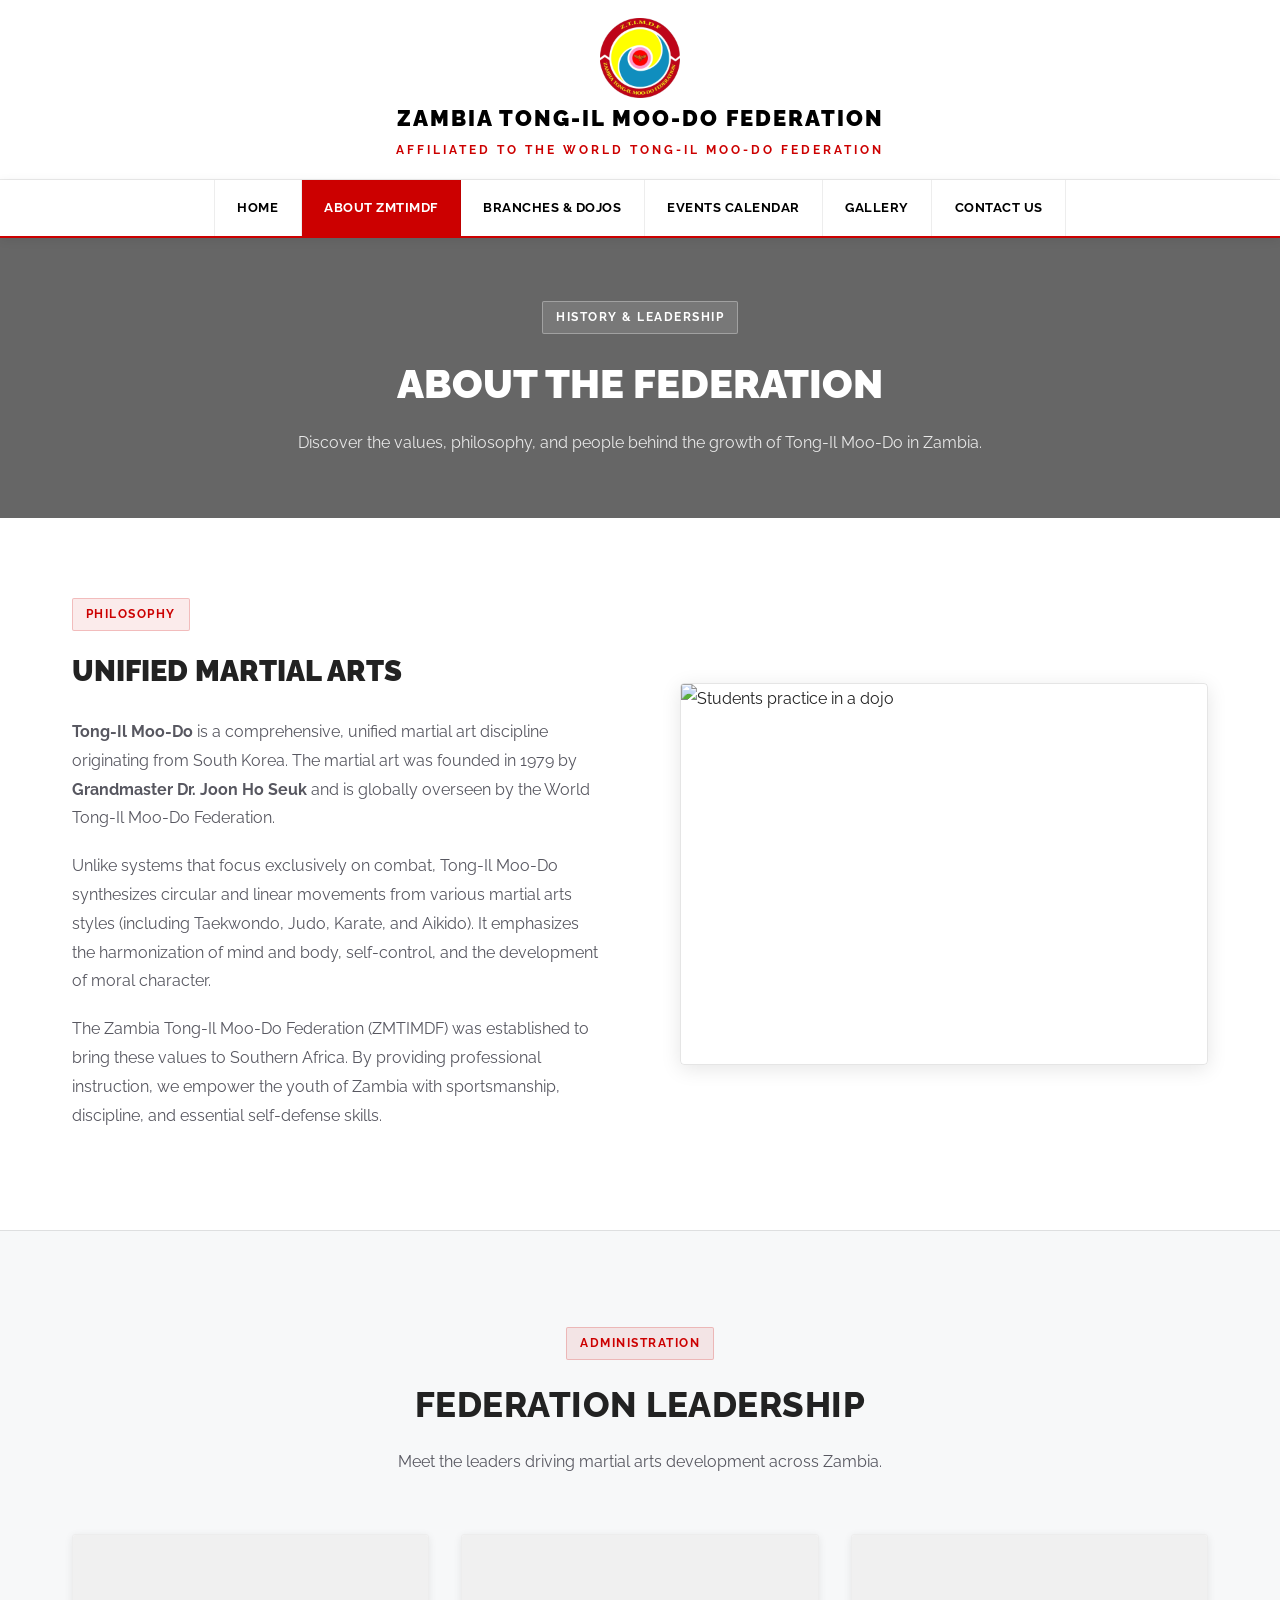
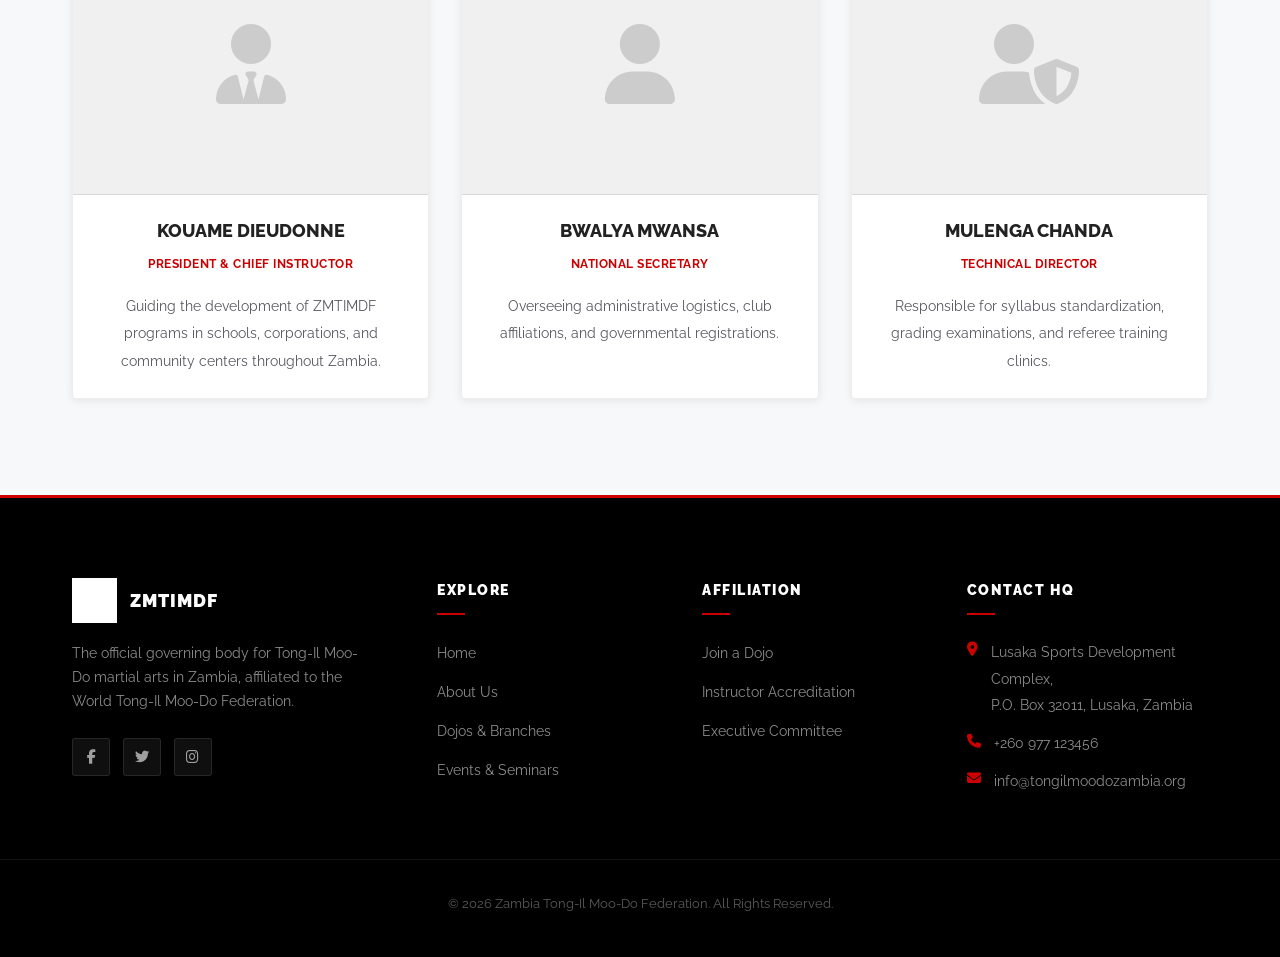
==== about.html @ 31a26e63 "first commit" ====
<!DOCTYPE html>
<html lang="en">
<head>
  <meta charset="UTF-8">
  <meta name="viewport" content="width=device-width, initial-scale=1.0">
  <title>About ZMTIMDF | Zambia Tong-Il Moo-Do Federation</title>
  <meta name="description" content="Learn about the history of Tong-Il Moo-Do, our president Kouame Dieudonne, our philosophy, and leadership structures in Zambia.">
  <link rel="stylesheet" href="index.css">
  <link rel="stylesheet" href="https://cdnjs.cloudflare.com/ajax/libs/font-awesome/6.4.0/css/all.min.css">
  <link rel="icon" href="assets/new logo.jpeg" type="image/jpeg">
</head>
<body>

  <!-- ===== SITE HEADER — Centered Logo ===== -->
  <div class="site-header-top">
    <a href="index.html" class="site-logo-centered">
      <img src="assets/new logo.jpeg" alt="ZMTIMDF Logo">
      <span class="site-logo-title">Zambia Tong-Il Moo-Do Federation</span>
      <span class="site-logo-sub">Affiliated to the World Tong-Il Moo-Do Federation</span>
    </a>
  </div>

  <!-- ===== PRIMARY NAV BAR ===== -->
  <header class="header-nav">
    <div class="container nav-container">
      <nav class="nav-menu" id="navMenu">
        <a href="index.html" class="nav-link">Home</a>
        <a href="about.html" class="nav-link active">About ZMTIMDF</a>
        <a href="branches.html" class="nav-link">Branches &amp; Dojos</a>
        <a href="events.html" class="nav-link">Events Calendar</a>
        <a href="gallery.html" class="nav-link">Gallery</a>
        <a href="contact.html" class="nav-link">Contact Us</a>
      </nav>
      <button class="hamburger" id="hamburger" aria-label="Toggle navigation">
        <span></span><span></span><span></span>
      </button>
    </div>
  </header>

  <!-- ===== ABOUT HERO BANNER ===== -->
  <section class="about-hero">
    <div class="container">
      <span class="badge">History &amp; Leadership</span>
      <h1>About the Federation</h1>
      <p class="hero-description">
        Discover the values, philosophy, and people behind the growth of Tong-Il Moo-Do in Zambia.
      </p>
    </div>
  </section>

  <!-- ===== PHILOSOPHY / INTRO ===== -->
  <section class="container" style="padding: 0 2rem;">
    <div class="about-intro-grid">
      <div class="about-intro-text">
        <span class="badge">Philosophy</span>
        <h3>Unified Martial Arts</h3>
        <p>
          <strong>Tong-Il Moo-Do</strong> is a comprehensive, unified martial art discipline originating from South Korea. The martial art was founded in 1979 by <strong>Grandmaster Dr. Joon Ho Seuk</strong> and is globally overseen by the World Tong-Il Moo-Do Federation.
        </p>
        <p>
          Unlike systems that focus exclusively on combat, Tong-Il Moo-Do synthesizes circular and linear movements from various martial arts styles (including Taekwondo, Judo, Karate, and Aikido). It emphasizes the harmonization of mind and body, self-control, and the development of moral character.
        </p>
        <p>
          The Zambia Tong-Il Moo-Do Federation (ZMTIMDF) was established to bring these values to Southern Africa. By providing professional instruction, we empower the youth of Zambia with sportsmanship, discipline, and essential self-defense skills.
        </p>
      </div>

      <div class="about-intro-visual">
        <img src="https://images.unsplash.com/photo-1555597673-b21d5c935865?q=80&w=1000" alt="Students practice in a dojo">
      </div>
    </div>
  </section>

  <!-- ===== LEADERSHIP SECTION ===== -->
  <section class="leadership">
    <div class="container">
      <div class="section-header">
        <span class="badge">Administration</span>
        <h2>Federation Leadership</h2>
        <p>Meet the leaders driving martial arts development across Zambia.</p>
      </div>

      <div class="leadership-grid">
        <!-- President -->
        <div class="leader-card">
          <div class="leader-img-wrap">
            <i class="fa-solid fa-user-tie"></i>
          </div>
          <h4>Kouame Dieudonne</h4>
          <span class="leader-role">President &amp; Chief Instructor</span>
          <p style="padding: 0 1.5rem 1.5rem 1.5rem; font-size: 0.9rem; color: var(--text-muted);">
            Guiding the development of ZMTIMDF programs in schools, corporations, and community centers throughout Zambia.
          </p>
        </div>

        <!-- National Secretary -->
        <div class="leader-card">
          <div class="leader-img-wrap">
            <i class="fa-solid fa-user"></i>
          </div>
          <h4>Bwalya Mwansa</h4>
          <span class="leader-role">National Secretary</span>
          <p style="padding: 0 1.5rem 1.5rem 1.5rem; font-size: 0.9rem; color: var(--text-muted);">
            Overseeing administrative logistics, club affiliations, and governmental registrations.
          </p>
        </div>

        <!-- Technical Director -->
        <div class="leader-card">
          <div class="leader-img-wrap">
            <i class="fa-solid fa-user-shield"></i>
          </div>
          <h4>Mulenga Chanda</h4>
          <span class="leader-role">Technical Director</span>
          <p style="padding: 0 1.5rem 1.5rem 1.5rem; font-size: 0.9rem; color: var(--text-muted);">
            Responsible for syllabus standardization, grading examinations, and referee training clinics.
          </p>
        </div>
      </div>
    </div>
  </section>

  <!-- ===== FOOTER ===== -->
  <footer class="footer">
    <div class="container footer-grid">
      <div class="footer-info">
        <div class="footer-info-logo">
          <img src="assets/new logo.jpeg" alt="ZMTIMDF Logo">
          <span>ZMTIMDF</span>
        </div>
        <p>The official governing body for Tong-Il Moo-Do martial arts in Zambia, affiliated to the World Tong-Il Moo-Do Federation.</p>
        <div class="footer-socials">
          <a href="https://www.facebook.com/zmtimdf?mibextid=rS40aB7S9Ucbxw6v" target="_blank" class="social-icon" aria-label="Facebook"><i class="fa-brands fa-facebook-f"></i></a>
          <a href="#" class="social-icon" aria-label="Twitter"><i class="fa-brands fa-twitter"></i></a>
          <a href="#" class="social-icon" aria-label="Instagram"><i class="fa-brands fa-instagram"></i></a>
        </div>
      </div>
      <div class="footer-col">
        <h4>Explore</h4>
        <ul>
          <li><a href="index.html">Home</a></li>
          <li><a href="about.html">About Us</a></li>
          <li><a href="branches.html">Dojos &amp; Branches</a></li>
          <li><a href="events.html">Events &amp; Seminars</a></li>
        </ul>
      </div>
      <div class="footer-col">
        <h4>Affiliation</h4>
        <ul>
          <li><a href="branches.html">Join a Dojo</a></li>
          <li><a href="branches.html">Instructor Accreditation</a></li>
          <li><a href="about.html">Executive Committee</a></li>
        </ul>
      </div>
      <div class="footer-col">
        <h4>Contact HQ</h4>
        <ul class="footer-contact-list">
          <li><i class="fa-solid fa-location-dot"></i><span>Lusaka Sports Development Complex,<br>P.O. Box 32011, Lusaka, Zambia</span></li>
          <li><i class="fa-solid fa-phone"></i><span>+260 977 123456</span></li>
          <li><i class="fa-solid fa-envelope"></i><span>info@tongilmoodozambia.org</span></li>
        </ul>
      </div>
    </div>
    <div class="footer-bottom">
      <p>&copy; 2026 Zambia Tong-Il Moo-Do Federation. All Rights Reserved.</p>
    </div>
  </footer>

  <script src="main.js"></script>
</body>
</html>
---- index.css ----
@import url('https://fonts.googleapis.com/css2?family=Raleway:wght@300;400;500;600;700;800;900&display=swap');

/* --- Root Variables & Design System --- */
:root {
  --font-primary: 'Raleway', sans-serif;

  /* Light Theme Colors */
  --bg-main: #ffffff;
  --bg-secondary: #f7f8f9;
  --bg-card: #ffffff;
  --bg-card-hover: #f0f4ff;

  --text-main: #222222;
  --text-muted: #575760;
  --text-dark: #b2b2be;

  /* Accents */
  --color-primary: #cc0000;       /* Martial Arts Deep Red */
  --color-secondary: #b8860b;     /* Dark Gold */
  --color-green: #2e7d32;
  --color-gold: #daa520;

  /* Borders & Shadows */
  --border-subtle: rgba(0, 0, 0, 0.1);
  --border-active: rgba(204, 0, 0, 0.4);
  --shadow-sm: 0 2px 8px rgba(0,0,0,0.08);
  --shadow-md: 0 4px 20px rgba(0,0,0,0.1);
  --shadow-lg: 0 10px 40px rgba(0,0,0,0.12);

  /* Layout */
  --max-width: 1200px;
  --transition-smooth: all 0.3s cubic-bezier(0.4, 0, 0.2, 1);
}

/* --- Base Resets --- */
*, *::before, *::after {
  box-sizing: border-box;
  margin: 0;
  padding: 0;
}

html { scroll-behavior: smooth; }

body {
  font-family: var(--font-primary);
  background-color: var(--bg-main);
  color: var(--text-main);
  line-height: 1.9;
  overflow-x: hidden;
  -webkit-font-smoothing: antialiased;
}

a {
  color: inherit;
  text-decoration: none;
  transition: var(--transition-smooth);
}

img { max-width: 100%; height: auto; display: block; }
li  { list-style: none; }

/* --- Global Utility Classes --- */
.container {
  width: 100%;
  max-width: var(--max-width);
  margin: 0 auto;
  padding: 0 2rem;
}

.text-gradient {
  background: linear-gradient(135deg, var(--text-main) 20%, var(--color-primary) 100%);
  -webkit-background-clip: text;
  -webkit-text-fill-color: transparent;
  background-clip: text;
}

/* Buttons */
.btn {
  display: inline-flex;
  align-items: center;
  justify-content: center;
  padding: 0.75rem 2rem;
  font-family: var(--font-primary);
  font-weight: 700;
  font-size: 0.85rem;
  text-transform: uppercase;
  letter-spacing: 0.5px;
  border-radius: 3px;
  cursor: pointer;
  transition: var(--transition-smooth);
  border: 1px solid transparent;
}

.btn-primary {
  background-color: var(--color-primary);
  color: #fff;
}
.btn-primary:hover {
  background-color: #aa0000;
  transform: translateY(-1px);
  box-shadow: 0 4px 12px rgba(204,0,0,0.35);
}

.btn-secondary {
  background-color: transparent;
  color: var(--text-main);
  border: 1px solid #333333;
}
.btn-secondary:hover {
  background-color: #000;
  color: #fff;
}

.btn-outline-gold {
  background-color: transparent;
  color: var(--color-secondary);
  border: 1px solid var(--color-secondary);
}
.btn-outline-gold:hover {
  background-color: var(--color-secondary);
  color: #fff;
}

/* Section Header */
.section-header {
  text-align: center;
  margin-bottom: 3.5rem;
}
.section-header h2 {
  font-size: 2.2rem;
  font-weight: 800;
  text-transform: uppercase;
  letter-spacing: 0.5px;
  margin-bottom: 0.5rem;
}
.section-header p {
  color: var(--text-muted);
  font-size: 1rem;
}

.badge {
  display: inline-block;
  padding: 0.25rem 0.8rem;
  font-size: 0.75rem;
  font-weight: 700;
  text-transform: uppercase;
  letter-spacing: 1.5px;
  border-radius: 2px;
  margin-bottom: 0.8rem;
  background-color: rgba(204, 0, 0, 0.08);
  color: var(--color-primary);
  border: 1px solid rgba(204, 0, 0, 0.2);
}

/* ============================================
   HEADER / NAVIGATION — KTMF Style
   ============================================ */

/* Top header band: white bg, centered logo */
.site-header-top {
  background-color: #fff;
  border-bottom: 1px solid rgba(0,0,0,0.08);
  padding: 18px 0;
  text-align: center;
}

.site-logo-centered {
  display: flex;
  flex-direction: column;
  align-items: center;
  gap: 0.5rem;
  text-decoration: none;
  color: var(--text-main);
  transition: var(--transition-smooth);
}

.site-logo-centered:hover { opacity: 0.85; }

.site-logo-centered img {
  height: 80px;
  width: auto;
  object-fit: contain;
  display: block;
  margin: 0 auto;
}

.site-logo-title {
  font-size: 1.4rem;
  font-weight: 900;
  text-transform: uppercase;
  letter-spacing: 2px;
  line-height: 1.1;
  color: #000;
}

.site-logo-sub {
  font-size: 0.75rem;
  font-weight: 700;
  letter-spacing: 3px;
  text-transform: uppercase;
  color: var(--color-primary);
}

/* Primary navigation bar — full-width below header */
.header-nav {
  position: sticky;
  top: 0;
  left: 0;
  width: 100%;
  z-index: 1000;
  background-color: #fff;
  border-bottom: 2px solid var(--color-primary);
  box-shadow: 0 2px 10px rgba(0,0,0,0.08);
  transition: var(--transition-smooth);
}

.nav-container {
  display: flex;
  align-items: center;
  justify-content: center;
  height: 56px;
  gap: 0;
}

.nav-menu {
  display: flex;
  align-items: center;
  gap: 0;
}

.nav-link {
  font-weight: 700;
  font-size: 0.82rem;
  text-transform: uppercase;
  letter-spacing: 0.5px;
  color: #000;
  position: relative;
  padding: 0 1.4rem;
  height: 56px;
  display: flex;
  align-items: center;
  border-right: 1px solid rgba(0,0,0,0.07);
  transition: var(--transition-smooth);
}

.nav-link:first-child { border-left: 1px solid rgba(0,0,0,0.07); }

.nav-link:hover,
.nav-link.active {
  background-color: var(--color-primary);
  color: #fff;
}

/* Hamburger (mobile) */
.hamburger {
  display: none;
  flex-direction: column;
  gap: 5px;
  cursor: pointer;
  border: none;
  background: none;
  padding: 0.5rem;
  position: absolute;
  right: 1.5rem;
}
.hamburger span {
  display: block;
  width: 24px;
  height: 2px;
  background-color: #000;
  transition: var(--transition-smooth);
}

/* ============================================
   HERO SECTION — Full-width banner (Homepage)
   ============================================ */
.hero {
  position: relative;
  height: 580px;
  background: linear-gradient(rgba(0,0,0,0.55), rgba(0,0,0,0.55)),
              url('assets/background2.jpg') center/cover no-repeat;
  display: flex;
  align-items: center;
  justify-content: center;
  text-align: center;
  color: #fff;
}

.hero-grid {
  display: flex;
  flex-direction: column;
  align-items: center;
  justify-content: center;
  gap: 0;
}

.hero-content {
  max-width: 800px;
  padding: 0 1rem;
}

.hero-content .badge {
  background: rgba(255,255,255,0.12);
  color: #fff;
  border-color: rgba(255,255,255,0.3);
  margin-bottom: 1rem;
}

.hero-content h1 {
  font-size: 3.2rem;
  font-weight: 900;
  text-transform: uppercase;
  letter-spacing: -0.5px;
  line-height: 1.1;
  margin-bottom: 1.2rem;
  color: #fff;
  -webkit-text-fill-color: #fff;
  background: none;
}

.hero-description {
  font-size: 1.1rem;
  color: rgba(255,255,255,0.88);
  margin-bottom: 2rem;
  line-height: 1.6;
}

.hero-cta {
  display: flex;
  gap: 1rem;
  justify-content: center;
  flex-wrap: wrap;
}

.hero-cta .btn-primary {
  background-color: var(--color-primary);
  border-color: var(--color-primary);
}

.hero-cta .btn-secondary {
  background-color: transparent;
  border-color: rgba(255,255,255,0.6);
  color: #fff;
}
.hero-cta .btn-secondary:hover {
  background-color: #fff;
  color: #000;
}

/* Hide old hero visual elements */
.hero-visual, .hero-circle-back, .hero-graphic,
.hero-image, .hero-floating-stat { display: none; }

/* ============================================
   INNER PAGE HERO (About, Branches, Events, Contact)
   ============================================ */
.about-hero,
.branches-intro,
.events-intro,
.contact-intro {
  position: relative;
  height: 280px;
  background: linear-gradient(rgba(0,0,0,0.6), rgba(0,0,0,0.6));
  display: flex;
  align-items: center;
  justify-content: center;
  text-align: center;
  color: #fff;
  padding: 0;
}

.about-hero .container,
.branches-intro .container,
.events-intro .container,
.contact-intro .container {
  display: flex;
  flex-direction: column;
  align-items: center;
  justify-content: center;
}

.about-hero .badge,
.branches-intro .badge,
.events-intro .badge,
.contact-intro .badge {
  background: rgba(255,255,255,0.12);
  color: #fff;
  border-color: rgba(255,255,255,0.3);
}

.about-hero h1,
.branches-intro h1,
.events-intro h1,
.contact-intro h1 {
  font-size: 2.5rem;
  font-weight: 900;
  text-transform: uppercase;
  color: #fff;
  -webkit-text-fill-color: #fff;
  background: none;
  margin-bottom: 0.5rem;
}

.about-hero .hero-description,
.branches-intro .hero-description,
.events-intro .hero-description,
.contact-intro .hero-description {
  color: rgba(255,255,255,0.85);
  font-size: 1rem;
  margin-bottom: 0;
}

/* ============================================
   STATS / COUNTERS SECTION
   ============================================ */
.stats-section {
  background-color: var(--color-primary);
  padding: 4rem 0;
}

.stats-grid {
  display: grid;
  grid-template-columns: repeat(4, 1fr);
  gap: 2rem;
  text-align: center;
}

.stat-item {
  color: #fff;
  padding: 1rem;
  border-right: 1px solid rgba(255,255,255,0.2);
}
.stat-item:last-child { border-right: none; }

.stat-item .stat-number {
  font-size: 3rem;
  font-weight: 900;
  line-height: 1;
  display: block;
  margin-bottom: 0.4rem;
}

.stat-item .stat-label {
  font-size: 0.8rem;
  font-weight: 700;
  text-transform: uppercase;
  letter-spacing: 1.5px;
  opacity: 0.85;
}

/* ============================================
   OVERVIEW / FEATURES SECTION
   ============================================ */
.overview {
  padding: 6rem 0;
  background-color: var(--bg-secondary);
  border-top: 1px solid var(--border-subtle);
  border-bottom: 1px solid var(--border-subtle);
}

.overview-grid {
  display: grid;
  grid-template-columns: repeat(3, 1fr);
  gap: 2rem;
}

.overview-card {
  background-color: #fff;
  border: 1px solid rgba(0,0,0,0.07);
  border-radius: 4px;
  padding: 2.5rem;
  transition: var(--transition-smooth);
  box-shadow: var(--shadow-sm);
}

.overview-card:hover {
  transform: translateY(-4px);
  box-shadow: var(--shadow-md);
  border-color: rgba(204,0,0,0.2);
}

.card-icon {
  width: 56px;
  height: 56px;
  border-radius: 4px;
  background-color: rgba(204, 0, 0, 0.06);
  display: flex;
  align-items: center;
  justify-content: center;
  margin-bottom: 1.5rem;
  border: 1px solid rgba(204, 0, 0, 0.1);
  color: var(--color-primary);
  font-size: 1.4rem;
}

.overview-card h3 {
  font-size: 1.15rem;
  font-weight: 800;
  text-transform: uppercase;
  margin-bottom: 0.8rem;
  letter-spacing: 0.3px;
}

.overview-card p {
  color: var(--text-muted);
  font-size: 0.95rem;
  line-height: 1.7;
}

/* ============================================
   CHAMPIONSHIP SECTION
   ============================================ */
.championship {
  padding: 7rem 0;
  background-color: #fff;
}

.championship-grid {
  display: grid;
  grid-template-columns: 1fr 1.2fr;
  gap: 5rem;
  align-items: center;
}

.championship-banner {
  border-radius: 4px;
  overflow: hidden;
  box-shadow: var(--shadow-lg);
  border: 1px solid rgba(0,0,0,0.08);
  position: relative;
}

.championship-img {
  width: 100%;
  height: 460px;
  object-fit: cover;
  transition: var(--transition-smooth);
  display: block;
}

.championship-banner:hover .championship-img { transform: scale(1.03); }

.championship-overlay {
  position: absolute;
  top: 0; left: 0;
  width: 100%; height: 100%;
  background: linear-gradient(to top, rgba(0,0,0,0.7) 0%, transparent 55%);
  display: flex;
  align-items: flex-end;
  padding: 2rem;
}

.championship-tag {
  background-color: var(--color-primary);
  color: #fff;
  padding: 0.35rem 1rem;
  font-weight: 700;
  font-size: 0.8rem;
  border-radius: 2px;
  text-transform: uppercase;
  letter-spacing: 0.5px;
}

.championship-info h2 {
  font-size: 2rem;
  font-weight: 900;
  text-transform: uppercase;
  margin-bottom: 1.2rem;
  letter-spacing: -0.3px;
}

.championship-info .desc {
  color: var(--text-muted);
  font-size: 1rem;
  margin-bottom: 2rem;
  line-height: 1.8;
}

.championship-stats {
  display: grid;
  grid-template-columns: repeat(3, 1fr);
  gap: 1rem;
  margin-bottom: 2rem;
}

.champ-stat-box {
  background-color: var(--bg-secondary);
  border: 1px solid var(--border-subtle);
  border-radius: 4px;
  padding: 1.2rem;
  text-align: center;
}

.champ-stat-box .num {
  font-size: 1.8rem;
  font-weight: 900;
  color: var(--color-primary);
  display: block;
  line-height: 1;
  margin-bottom: 0.3rem;
}

.champ-stat-box .lbl {
  font-size: 0.75rem;
  color: var(--text-muted);
  text-transform: uppercase;
  font-weight: 700;
  letter-spacing: 0.5px;
}

/* ============================================
   NEWS TIMELINE SECTION
   ============================================ */
.news-timeline {
  padding: 7rem 0;
  background-color: var(--bg-secondary);
  border-top: 1px solid var(--border-subtle);
}

.timeline {
  position: relative;
  max-width: 900px;
  margin: 0 auto;
  padding: 2rem 0;
}

.timeline::before {
  content: '';
  position: absolute;
  top: 0;
  left: 50%;
  transform: translateX(-50%);
  width: 2px;
  height: 100%;
  background-color: rgba(0,0,0,0.1);
}

.timeline-item {
  display: flex;
  justify-content: flex-end;
  padding-right: 50%;
  position: relative;
  margin-bottom: 3.5rem;
}

.timeline-item:nth-child(even) {
  justify-content: flex-start;
  padding-right: 0;
  padding-left: 50%;
}

.timeline-dot {
  position: absolute;
  top: 1.2rem;
  left: 50%;
  transform: translateX(-50%);
  width: 14px;
  height: 14px;
  border-radius: 50%;
  background-color: #fff;
  border: 3px solid var(--color-primary);
  box-shadow: 0 0 0 4px rgba(204,0,0,0.1);
  z-index: 5;
}

.timeline-content {
  background-color: #fff;
  border: 1px solid rgba(0,0,0,0.08);
  border-radius: 4px;
  padding: 1.8rem;
  width: 88%;
  max-width: 390px;
  box-shadow: var(--shadow-sm);
  transition: var(--transition-smooth);
}

.timeline-item:nth-child(odd) .timeline-content { margin-right: 2rem; }
.timeline-item:nth-child(even) .timeline-content { margin-left: 2rem; }

.timeline-content:hover {
  transform: translateY(-3px);
  box-shadow: var(--shadow-md);
  border-color: rgba(204,0,0,0.2);
}

.timeline-date {
  font-size: 0.8rem;
  font-weight: 700;
  color: var(--color-primary);
  margin-bottom: 0.5rem;
  display: block;
  text-transform: uppercase;
  letter-spacing: 0.5px;
}

.timeline-content h3 {
  font-size: 1.1rem;
  font-weight: 800;
  margin-bottom: 0.7rem;
  text-transform: uppercase;
}

.timeline-content p {
  color: var(--text-muted);
  font-size: 0.9rem;
  margin-bottom: 1rem;
  line-height: 1.6;
}

.timeline-more {
  font-size: 0.85rem;
  font-weight: 700;
  color: var(--color-primary);
  display: inline-flex;
  align-items: center;
  gap: 0.4rem;
  text-transform: uppercase;
  letter-spacing: 0.5px;
}
.timeline-more:hover { color: #000; }

/* ============================================
   PARTNERS SECTION
   ============================================ */
.partners {
  padding: 5rem 0;
  border-top: 1px solid var(--border-subtle);
  background-color: #fff;
}

.partners-carousel {
  display: flex;
  align-items: center;
  justify-content: center;
  flex-wrap: wrap;
  gap: 3rem;
}

.partner-logo-wrap {
  opacity: 0.5;
  transition: var(--transition-smooth);
  display: flex;
  align-items: center;
  justify-content: center;
  font-family: var(--font-primary);
  font-weight: 700;
  font-size: 0.9rem;
  text-transform: uppercase;
  letter-spacing: 1px;
  color: var(--text-main);
  padding: 1rem 2rem;
  border: 1px solid rgba(0,0,0,0.1);
  border-radius: 3px;
}
.partner-logo-wrap:hover { opacity: 1; border-color: rgba(0,0,0,0.3); }

/* ============================================
   CALL TO ACTION SECTION
   ============================================ */
.cta-footer {
  padding: 7rem 0;
  background-color: #1a1a1a;
  text-align: center;
}

.cta-footer-box {
  background-color: #222;
  border: 1px solid rgba(255,255,255,0.08);
  padding: 4rem 3rem;
  border-radius: 4px;
  max-width: 820px;
  margin: 0 auto;
  box-shadow: 0 20px 60px rgba(0,0,0,0.4);
}

.cta-footer-box h2 {
  font-size: 2.4rem;
  font-weight: 900;
  text-transform: uppercase;
  color: #fff;
  margin-bottom: 1rem;
}

.cta-footer-box p {
  color: rgba(255,255,255,0.65);
  font-size: 1.05rem;
  margin-bottom: 2.5rem;
  max-width: 600px;
  margin-left: auto;
  margin-right: auto;
  line-height: 1.7;
}

.cta-buttons {
  display: flex;
  justify-content: center;
  gap: 1.2rem;
  flex-wrap: wrap;
}

.cta-footer-box .btn-secondary {
  border-color: rgba(255,255,255,0.4);
  color: #fff;
}
.cta-footer-box .btn-secondary:hover {
  background-color: #fff;
  color: #000;
}

/* ============================================
   FOOTER — Dark like KTMF
   ============================================ */
.footer {
  background-color: #000;
  border-top: 3px solid var(--color-primary);
  padding: 5rem 0 2.5rem 0;
  font-size: 0.9rem;
  color: rgba(255,255,255,0.7);
}

.footer-grid {
  display: grid;
  grid-template-columns: 1.5fr 1fr 1fr 1.2fr;
  gap: 4rem;
  margin-bottom: 4rem;
}

.footer-info-logo {
  display: flex;
  align-items: center;
  gap: 0.8rem;
  margin-bottom: 1.2rem;
}
.footer-info-logo img { height: 45px; filter: brightness(0) invert(1); }
.footer-info-logo span {
  font-size: 1.1rem;
  font-weight: 900;
  text-transform: uppercase;
  letter-spacing: 1px;
  color: #fff;
}

.footer-info p { color: rgba(255,255,255,0.55); margin-bottom: 1.5rem; font-size: 0.88rem; line-height: 1.7; }

.footer-socials { display: flex; gap: 0.8rem; }
.social-icon {
  width: 38px;
  height: 38px;
  border-radius: 3px;
  background-color: rgba(255,255,255,0.06);
  border: 1px solid rgba(255,255,255,0.1);
  display: flex;
  align-items: center;
  justify-content: center;
  color: rgba(255,255,255,0.6);
  transition: var(--transition-smooth);
  font-size: 0.9rem;
}
.social-icon:hover {
  color: #fff;
  border-color: var(--color-primary);
  background-color: var(--color-primary);
}

.footer-col h4 {
  font-size: 0.85rem;
  font-weight: 900;
  text-transform: uppercase;
  letter-spacing: 1.5px;
  margin-bottom: 1.5rem;
  color: #fff;
  position: relative;
  padding-bottom: 0.7rem;
}
.footer-col h4::after {
  content: '';
  position: absolute;
  bottom: 0; left: 0;
  width: 28px; height: 2px;
  background-color: var(--color-primary);
}

.footer-col ul { display: flex; flex-direction: column; gap: 0.7rem; }
.footer-col ul a { color: rgba(255,255,255,0.55); font-size: 0.88rem; transition: var(--transition-smooth); }
.footer-col ul a:hover { color: #fff; padding-left: 4px; }

.footer-contact-list { display: flex; flex-direction: column; gap: 1rem; }
.footer-contact-list li { display: flex; gap: 0.8rem; align-items: flex-start; color: rgba(255,255,255,0.55); font-size: 0.88rem; }
.footer-contact-list i { color: var(--color-primary); margin-top: 0.2rem; }

.footer-bottom {
  border-top: 1px solid rgba(255,255,255,0.08);
  padding-top: 2rem;
  text-align: center;
  color: rgba(255,255,255,0.35);
  font-size: 0.82rem;
}

/* ============================================
   ABOUT PAGE
   ============================================ */
.about-intro-grid {
  display: grid;
  grid-template-columns: 1fr 1fr;
  gap: 5rem;
  padding: 5rem 0;
  align-items: center;
}

.about-intro-text h3 {
  font-size: 1.8rem;
  font-weight: 900;
  text-transform: uppercase;
  margin-bottom: 1.2rem;
}
.about-intro-text p {
  color: var(--text-muted);
  margin-bottom: 1.2rem;
  line-height: 1.8;
}

.about-intro-visual {
  border-radius: 4px;
  overflow: hidden;
  border: 1px solid var(--border-subtle);
  box-shadow: var(--shadow-md);
}
.about-intro-visual img { width: 100%; height: 380px; object-fit: cover; }

.leadership {
  padding: 6rem 0;
  border-top: 1px solid var(--border-subtle);
  background-color: var(--bg-secondary);
}

.leadership-grid {
  display: grid;
  grid-template-columns: repeat(3, 1fr);
  gap: 2rem;
}

.leader-card {
  background-color: #fff;
  border: 1px solid rgba(0,0,0,0.07);
  border-radius: 4px;
  overflow: hidden;
  text-align: center;
  transition: var(--transition-smooth);
  box-shadow: var(--shadow-sm);
}
.leader-card:hover {
  transform: translateY(-4px);
  box-shadow: var(--shadow-md);
  border-color: rgba(204,0,0,0.2);
}

.leader-img-wrap {
  width: 100%; height: 260px;
  overflow: hidden;
  background-color: #f0f0f0;
  display: flex;
  align-items: center;
  justify-content: center;
  border-bottom: 1px solid var(--border-subtle);
}
.leader-img-wrap i { font-size: 5rem; color: #ccc; }

.leader-card h4 { font-size: 1.1rem; font-weight: 800; text-transform: uppercase; margin: 1.2rem 0 0.3rem 0; }
.leader-role {
  color: var(--color-primary);
  font-size: 0.78rem;
  font-weight: 700;
  text-transform: uppercase;
  letter-spacing: 0.5px;
  margin-bottom: 1rem;
  display: block;
}

/* ============================================
   BRANCHES PAGE
   ============================================ */
.branches-grid {
  display: grid;
  grid-template-columns: repeat(2, 1fr);
  gap: 2rem;
  margin: 3rem 0 4rem 0;
}

.branch-card {
  background-color: #fff;
  border: 1px solid rgba(0,0,0,0.08);
  border-radius: 4px;
  padding: 2.5rem;
  position: relative;
  transition: var(--transition-smooth);
  box-shadow: var(--shadow-sm);
}
.branch-card::before {
  content: '';
  position: absolute;
  top: 0; left: 0;
  width: 4px; height: 100%;
  background-color: var(--color-green);
  border-radius: 4px 0 0 4px;
}
.branch-card.hq::before { background-color: var(--color-primary); }
.branch-card:hover {
  transform: translateY(-3px);
  box-shadow: var(--shadow-md);
  border-color: rgba(0,0,0,0.15);
}

.branch-badge {
  position: absolute;
  top: 1.8rem; right: 1.8rem;
  font-size: 0.72rem; font-weight: 700;
  background-color: rgba(46,125,50,0.08);
  color: var(--color-green);
  padding: 0.2rem 0.6rem;
  border-radius: 2px;
  text-transform: uppercase;
}
.branch-card.hq .branch-badge {
  background-color: rgba(204,0,0,0.08);
  color: var(--color-primary);
}

.branch-card h3 { font-size: 1.3rem; font-weight: 800; text-transform: uppercase; margin-bottom: 1.2rem; padding-right: 5rem; }
.branch-info { display: flex; flex-direction: column; gap: 0.9rem; color: var(--text-muted); font-size: 0.92rem; }
.branch-info li { display: flex; gap: 0.7rem; }
.branch-info i { color: var(--color-primary); margin-top: 0.2rem; }

/* ============================================
   EVENTS PAGE
   ============================================ */
.events-filter {
  display: flex;
  justify-content: center;
  gap: 0.7rem;
  margin: 3rem 0;
  flex-wrap: wrap;
}

.filter-btn {
  background-color: #fff;
  border: 1px solid rgba(0,0,0,0.15);
  color: var(--text-muted);
  padding: 0.55rem 1.4rem;
  border-radius: 2px;
  font-family: var(--font-primary);
  font-size: 0.82rem;
  font-weight: 700;
  text-transform: uppercase;
  letter-spacing: 0.5px;
  cursor: pointer;
  transition: var(--transition-smooth);
}
.filter-btn:hover, .filter-btn.active {
  background-color: var(--color-primary);
  color: #fff;
  border-color: var(--color-primary);
}

.events-list {
  display: grid;
  grid-template-columns: 1fr;
  gap: 1.5rem;
  max-width: 820px;
  margin: 0 auto 5rem auto;
}

.event-item {
  display: flex;
  background-color: #fff;
  border: 1px solid rgba(0,0,0,0.08);
  border-radius: 4px;
  overflow: hidden;
  transition: var(--transition-smooth);
  box-shadow: var(--shadow-sm);
}
.event-item:hover {
  transform: translateY(-2px);
  box-shadow: var(--shadow-md);
  border-color: rgba(204,0,0,0.2);
}

.event-date-box {
  width: 120px;
  min-width: 120px;
  background-color: var(--color-primary);
  display: flex;
  flex-direction: column;
  align-items: center;
  justify-content: center;
  padding: 1.5rem 1rem;
  text-align: center;
  color: #fff;
}
.event-date-box .day { font-size: 2.5rem; font-weight: 900; line-height: 1; display: block; }
.event-date-box .month { font-size: 0.82rem; font-weight: 700; text-transform: uppercase; letter-spacing: 1px; margin-top: 0.2rem; opacity: 0.85; }

.event-details { padding: 1.8rem; flex-grow: 1; display: flex; flex-direction: column; justify-content: center; }
.event-type {
  font-size: 0.72rem; font-weight: 700;
  color: var(--color-primary);
  text-transform: uppercase;
  letter-spacing: 0.5px;
  margin-bottom: 0.4rem;
}
.event-details h3 { font-size: 1.15rem; font-weight: 800; text-transform: uppercase; margin-bottom: 0.7rem; }
.event-meta { display: flex; gap: 1.5rem; color: var(--text-muted); font-size: 0.88rem; flex-wrap: wrap; }
.event-meta span { display: flex; align-items: center; gap: 0.4rem; }
.event-meta i { color: var(--color-primary); }

/* ============================================
   CONTACT PAGE
   ============================================ */
.contact-grid {
  display: grid;
  grid-template-columns: 1fr 1.2fr;
  gap: 3rem;
  margin: 3rem 0 5rem 0;
  align-items: start;
}

.contact-info-panel {
  background-color: #fff;
  border: 1px solid rgba(0,0,0,0.08);
  border-radius: 4px;
  padding: 2.5rem;
  box-shadow: var(--shadow-sm);
}
.contact-info-panel h3 { font-size: 1.5rem; font-weight: 900; text-transform: uppercase; margin-bottom: 1.5rem; }

.contact-method-list { display: flex; flex-direction: column; gap: 1.8rem; margin-bottom: 2.5rem; }
.contact-method { display: flex; gap: 1rem; align-items: flex-start; }
.contact-method-icon {
  width: 44px; height: 44px;
  border-radius: 3px;
  background-color: rgba(204,0,0,0.06);
  border: 1px solid rgba(204,0,0,0.12);
  display: flex; align-items: center; justify-content: center;
  color: var(--color-primary); font-size: 1.1rem; flex-shrink: 0;
}
.contact-method h4 { font-size: 0.9rem; font-weight: 800; text-transform: uppercase; margin-bottom: 0.25rem; }
.contact-method p, .contact-method a { color: var(--text-muted); font-size: 0.9rem; }
.contact-method a:hover { color: var(--color-primary); }

.contact-form-panel {
  background-color: #fff;
  border: 1px solid rgba(0,0,0,0.08);
  border-radius: 4px;
  padding: 2.5rem;
  box-shadow: var(--shadow-sm);
}
.contact-form-panel h3 { font-size: 1.5rem; font-weight: 900; text-transform: uppercase; margin-bottom: 1.5rem; }

.form-group { margin-bottom: 1.3rem; }
.form-group label { display: block; font-size: 0.82rem; font-weight: 700; text-transform: uppercase; letter-spacing: 0.5px; margin-bottom: 0.4rem; color: var(--text-muted); }
.form-control {
  width: 100%;
  background-color: #fafafa;
  border: 1px solid rgba(0,0,0,0.12);
  border-radius: 3px;
  padding: 0.85rem 1.1rem;
  color: var(--text-main);
  font-family: var(--font-primary);
  font-size: 0.92rem;
  transition: var(--transition-smooth);
}
.form-control:focus {
  outline: none;
  border-color: var(--color-primary);
  background-color: #fff;
  box-shadow: 0 0 0 3px rgba(204,0,0,0.08);
}
textarea.form-control { resize: vertical; min-height: 120px; }

/* Contact page social icons — light version */
.contact-info-panel .footer-socials .social-icon {
  background-color: #f5f5f5;
  border-color: rgba(0,0,0,0.12);
  color: var(--text-muted);
}
.contact-info-panel .footer-socials .social-icon:hover {
  background-color: var(--color-primary);
  border-color: var(--color-primary);
  color: #fff;
}

/* Modal Popup */
.modal {
  position: fixed;
  top: 0; left: 0;
  width: 100%; height: 100%;
  background-color: rgba(0,0,0,0.6);
  backdrop-filter: blur(6px);
  display: flex;
  align-items: center;
  justify-content: center;
  z-index: 2000;
  opacity: 0;
  pointer-events: none;
  transition: var(--transition-smooth);
}
.modal.active { opacity: 1; pointer-events: auto; }
.modal-content {
  background-color: #fff;
  border: 1px solid rgba(0,0,0,0.1);
  border-radius: 4px;
  padding: 3rem;
  max-width: 480px; width: 90%;
  text-align: center;
  box-shadow: var(--shadow-lg);
  transform: scale(0.9);
  transition: var(--transition-smooth);
}
.modal.active .modal-content { transform: scale(1); }
.modal-icon { font-size: 3.5rem; color: var(--color-green); margin-bottom: 1.2rem; }
.modal-content h3 { font-size: 1.6rem; font-weight: 900; text-transform: uppercase; margin-bottom: 0.7rem; }
.modal-content p { color: var(--text-muted); margin-bottom: 1.8rem; line-height: 1.6; }

/* ============================================
   RESPONSIVE
   ============================================ */
@media (max-width: 1024px) {
  .championship-grid, .about-intro-grid, .contact-grid {
    grid-template-columns: 1fr;
    gap: 3rem;
  }
  .stats-grid { grid-template-columns: repeat(2, 1fr); }
  .footer-grid { grid-template-columns: repeat(2, 1fr); gap: 3rem; }
}

@media (max-width: 768px) {
  .container { padding: 0 1.2rem; }

  /* Header mobile */
  .site-logo-centered img { height: 60px; }
  .site-logo-title { font-size: 1.1rem; }

  .nav-menu {
    position: fixed;
    top: 56px; left: -100%;
    width: 100%;
    height: calc(100vh - 56px);
    background-color: #fff;
    flex-direction: column;
    justify-content: flex-start;
    padding: 2rem 0;
    gap: 0;
    transition: var(--transition-smooth);
    border-top: 2px solid var(--color-primary);
    overflow-y: auto;
  }
  .nav-menu.active { left: 0; }

  .nav-link {
    width: 100%;
    height: 52px;
    padding: 0 2rem;
    justify-content: flex-start;
    border-right: none;
    border-left: none;
    border-bottom: 1px solid rgba(0,0,0,0.06);
  }
  .nav-link:first-child { border-left: none; }

  .hamburger { display: flex; }

  /* Hero */
  .hero { height: 460px; }
  .hero-content h1 { font-size: 2.2rem; }

  .about-hero, .branches-intro, .events-intro, .contact-intro { height: 220px; }
  .about-hero h1, .branches-intro h1, .events-intro h1, .contact-intro h1 { font-size: 1.8rem; }

  /* Grids */
  .overview-grid, .branches-grid, .leadership-grid { grid-template-columns: 1fr; }
  .championship-grid { grid-template-columns: 1fr; }
  .championship-img { height: 320px; }

  /* Timeline mobile */
  .timeline::before { left: 1.5rem; }
  .timeline-dot { left: 1.5rem; }
  .timeline-item { width: 100%; padding-left: 4rem; padding-right: 0; justify-content: flex-start; margin-bottom: 2.5rem; }
  .timeline-item:nth-child(even) { padding-left: 4rem; }
  .timeline-content { max-width: 100%; }
  .timeline-item:nth-child(odd) .timeline-content,
  .timeline-item:nth-child(even) .timeline-content { margin-left: 0; margin-right: 0; }

  /* Events */
  .event-item { flex-direction: column; }
  .event-date-box { width: 100%; min-width: unset; flex-direction: row; justify-content: flex-start; gap: 1rem; padding: 1rem 1.5rem; }
  .event-date-box .month { margin-top: 0; }
}

@media (max-width: 576px) {
  .hero-content h1 { font-size: 1.8rem; }
  .footer-grid { grid-template-columns: 1fr; }
  .cta-buttons { flex-direction: column; }
  .cta-buttons .btn { width: 100%; }
  .stats-grid { grid-template-columns: repeat(2, 1fr); }
  .stat-item { border-right: none; border-bottom: 1px solid rgba(255,255,255,0.15); }
  .stat-item:last-child { border-bottom: none; }
  .hero-cta { flex-direction: column; align-items: center; }
  .hero-cta .btn { width: 100%; max-width: 280px; }
}
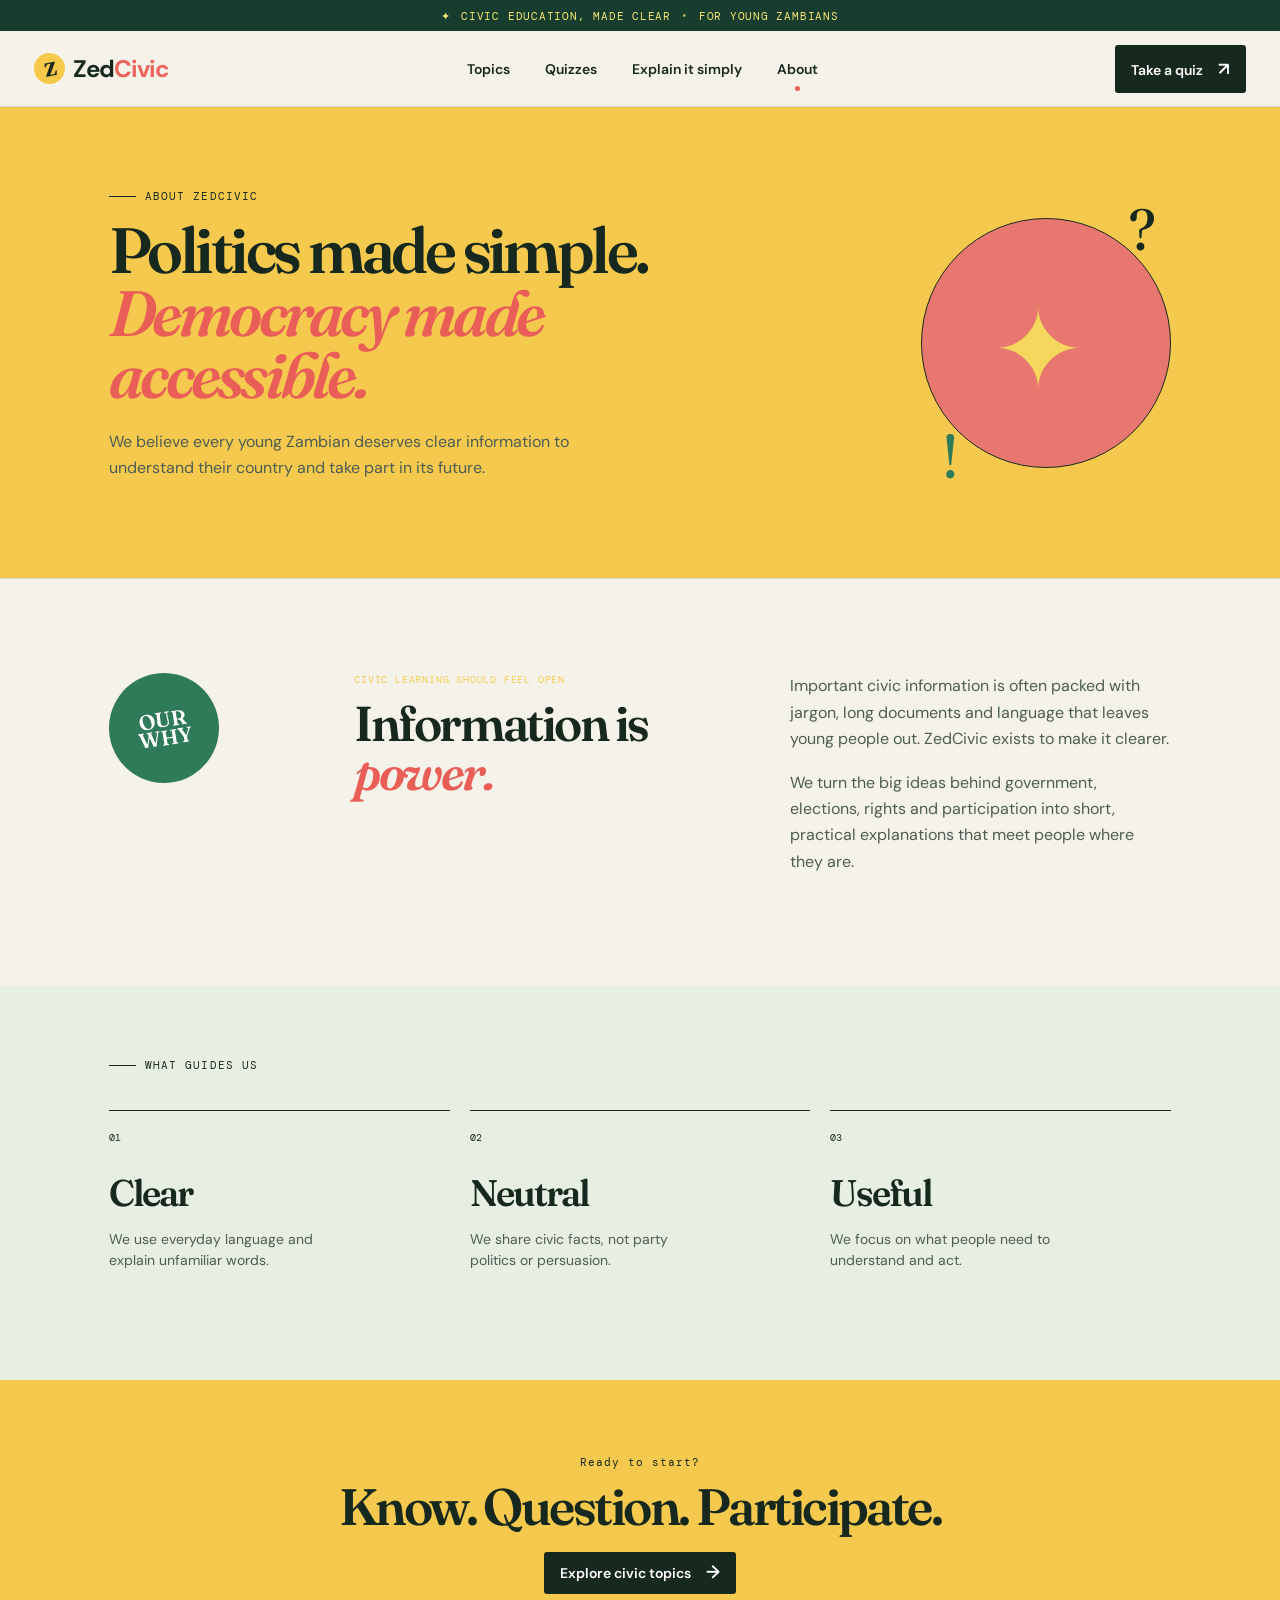
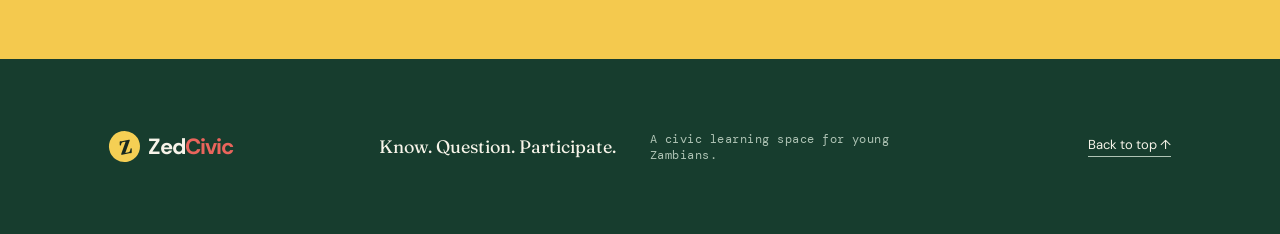
==== commit 746d4dfa: "first commit" ====
--- a/about.html
+++ b/about.html
@@ -1,171 +1,4 @@
-<!DOCTYPE html>
-<html lang="en">
-<head>
-  <meta charset="UTF-8">
-  <meta name="viewport" content="width=device-width, initial-scale=1.0">
-  <title>About ZMTIMDF | Zambia Tong-Il Moo-Do Federation</title>
-  <meta name="description" content="Learn about the history of Tong-Il Moo-Do, our president Kouame Dieudonne, our philosophy, and leadership structures in Zambia.">
-  <link rel="stylesheet" href="index.css">
-  <link rel="stylesheet" href="https://cdnjs.cloudflare.com/ajax/libs/font-awesome/6.4.0/css/all.min.css">
-  <link rel="icon" href="assets/new logo.jpeg" type="image/jpeg">
-</head>
-<body>
-
-  <!-- ===== SITE HEADER — Centered Logo ===== -->
-  <div class="site-header-top">
-    <a href="index.html" class="site-logo-centered">
-      <img src="assets/new logo.jpeg" alt="ZMTIMDF Logo">
-      <span class="site-logo-title">Zambia Tong-Il Moo-Do Federation</span>
-      <span class="site-logo-sub">Affiliated to the World Tong-Il Moo-Do Federation</span>
-    </a>
-  </div>
-
-  <!-- ===== PRIMARY NAV BAR ===== -->
-  <header class="header-nav">
-    <div class="container nav-container">
-      <nav class="nav-menu" id="navMenu">
-        <a href="index.html" class="nav-link">Home</a>
-        <a href="about.html" class="nav-link active">About ZMTIMDF</a>
-        <a href="branches.html" class="nav-link">Branches &amp; Dojos</a>
-        <a href="events.html" class="nav-link">Events Calendar</a>
-        <a href="gallery.html" class="nav-link">Gallery</a>
-        <a href="contact.html" class="nav-link">Contact Us</a>
-      </nav>
-      <button class="hamburger" id="hamburger" aria-label="Toggle navigation">
-        <span></span><span></span><span></span>
-      </button>
-    </div>
-  </header>
-
-  <!-- ===== ABOUT HERO BANNER ===== -->
-  <section class="about-hero">
-    <div class="container">
-      <span class="badge">History &amp; Leadership</span>
-      <h1>About the Federation</h1>
-      <p class="hero-description">
-        Discover the values, philosophy, and people behind the growth of Tong-Il Moo-Do in Zambia.
-      </p>
-    </div>
-  </section>
-
-  <!-- ===== PHILOSOPHY / INTRO ===== -->
-  <section class="container" style="padding: 0 2rem;">
-    <div class="about-intro-grid">
-      <div class="about-intro-text">
-        <span class="badge">Philosophy</span>
-        <h3>Unified Martial Arts</h3>
-        <p>
-          <strong>Tong-Il Moo-Do</strong> is a comprehensive, unified martial art discipline originating from South Korea. The martial art was founded in 1979 by <strong>Grandmaster Dr. Joon Ho Seuk</strong> and is globally overseen by the World Tong-Il Moo-Do Federation.
-        </p>
-        <p>
-          Unlike systems that focus exclusively on combat, Tong-Il Moo-Do synthesizes circular and linear movements from various martial arts styles (including Taekwondo, Judo, Karate, and Aikido). It emphasizes the harmonization of mind and body, self-control, and the development of moral character.
-        </p>
-        <p>
-          The Zambia Tong-Il Moo-Do Federation (ZMTIMDF) was established to bring these values to Southern Africa. By providing professional instruction, we empower the youth of Zambia with sportsmanship, discipline, and essential self-defense skills.
-        </p>
-      </div>
-
-      <div class="about-intro-visual">
-        <img src="https://images.unsplash.com/photo-1555597673-b21d5c935865?q=80&w=1000" alt="Students practice in a dojo">
-      </div>
-    </div>
-  </section>
-
-  <!-- ===== LEADERSHIP SECTION ===== -->
-  <section class="leadership">
-    <div class="container">
-      <div class="section-header">
-        <span class="badge">Administration</span>
-        <h2>Federation Leadership</h2>
-        <p>Meet the leaders driving martial arts development across Zambia.</p>
-      </div>
-
-      <div class="leadership-grid">
-        <!-- President -->
-        <div class="leader-card">
-          <div class="leader-img-wrap">
-            <i class="fa-solid fa-user-tie"></i>
-          </div>
-          <h4>Kouame Dieudonne</h4>
-          <span class="leader-role">President &amp; Chief Instructor</span>
-          <p style="padding: 0 1.5rem 1.5rem 1.5rem; font-size: 0.9rem; color: var(--text-muted);">
-            Guiding the development of ZMTIMDF programs in schools, corporations, and community centers throughout Zambia.
-          </p>
-        </div>
-
-        <!-- National Secretary -->
-        <div class="leader-card">
-          <div class="leader-img-wrap">
-            <i class="fa-solid fa-user"></i>
-          </div>
-          <h4>Bwalya Mwansa</h4>
-          <span class="leader-role">National Secretary</span>
-          <p style="padding: 0 1.5rem 1.5rem 1.5rem; font-size: 0.9rem; color: var(--text-muted);">
-            Overseeing administrative logistics, club affiliations, and governmental registrations.
-          </p>
-        </div>
-
-        <!-- Technical Director -->
-        <div class="leader-card">
-          <div class="leader-img-wrap">
-            <i class="fa-solid fa-user-shield"></i>
-          </div>
-          <h4>Mulenga Chanda</h4>
-          <span class="leader-role">Technical Director</span>
-          <p style="padding: 0 1.5rem 1.5rem 1.5rem; font-size: 0.9rem; color: var(--text-muted);">
-            Responsible for syllabus standardization, grading examinations, and referee training clinics.
-          </p>
-        </div>
-      </div>
-    </div>
-  </section>
-
-  <!-- ===== FOOTER ===== -->
-  <footer class="footer">
-    <div class="container footer-grid">
-      <div class="footer-info">
-        <div class="footer-info-logo">
-          <img src="assets/new logo.jpeg" alt="ZMTIMDF Logo">
-          <span>ZMTIMDF</span>
-        </div>
-        <p>The official governing body for Tong-Il Moo-Do martial arts in Zambia, affiliated to the World Tong-Il Moo-Do Federation.</p>
-        <div class="footer-socials">
-          <a href="https://www.facebook.com/zmtimdf?mibextid=rS40aB7S9Ucbxw6v" target="_blank" class="social-icon" aria-label="Facebook"><i class="fa-brands fa-facebook-f"></i></a>
-          <a href="#" class="social-icon" aria-label="Twitter"><i class="fa-brands fa-twitter"></i></a>
-          <a href="#" class="social-icon" aria-label="Instagram"><i class="fa-brands fa-instagram"></i></a>
-        </div>
-      </div>
-      <div class="footer-col">
-        <h4>Explore</h4>
-        <ul>
-          <li><a href="index.html">Home</a></li>
-          <li><a href="about.html">About Us</a></li>
-          <li><a href="branches.html">Dojos &amp; Branches</a></li>
-          <li><a href="events.html">Events &amp; Seminars</a></li>
-        </ul>
-      </div>
-      <div class="footer-col">
-        <h4>Affiliation</h4>
-        <ul>
-          <li><a href="branches.html">Join a Dojo</a></li>
-          <li><a href="branches.html">Instructor Accreditation</a></li>
-          <li><a href="about.html">Executive Committee</a></li>
-        </ul>
-      </div>
-      <div class="footer-col">
-        <h4>Contact HQ</h4>
-        <ul class="footer-contact-list">
-          <li><i class="fa-solid fa-location-dot"></i><span>Lusaka Sports Development Complex,<br>P.O. Box 32011, Lusaka, Zambia</span></li>
-          <li><i class="fa-solid fa-phone"></i><span>+260 977 123456</span></li>
-          <li><i class="fa-solid fa-envelope"></i><span>info@tongilmoodozambia.org</span></li>
-        </ul>
-      </div>
-    </div>
-    <div class="footer-bottom">
-      <p>&copy; 2026 Zambia Tong-Il Moo-Do Federation. All Rights Reserved.</p>
-    </div>
-  </footer>
-
-  <script src="main.js"></script>
-</body>
-</html>
+<!doctype html>
+<html lang="en"><head><meta charset="UTF-8"><meta name="viewport" content="width=device-width, initial-scale=1.0"><meta name="description" content="About ZedCivic, a simple civic learning space for young Zambians."><title>About | ZedCivic</title><link rel="preconnect" href="https://fonts.googleapis.com"><link rel="preconnect" href="https://fonts.gstatic.com" crossorigin><link href="https://fonts.googleapis.com/css2?family=DM+Mono:wght@400;500&family=DM+Sans:opsz,wght@9..40,400;9..40,500;9..40,600;9..40,700&family=Fraunces:opsz,wght@9..144,600;9..144,700&display=swap" rel="stylesheet"><link rel="stylesheet" href="index.css"></head>
+<body><div class="announcement"><span>✦</span> CIVIC EDUCATION, MADE CLEAR <span class="announcement-dot">•</span> FOR YOUNG ZAMBIANS</div><header class="site-header"><a class="brand" href="index.html" aria-label="ZedCivic home"><span class="brand-mark">Z</span><span>Zed<span class="brand-accent">Civic</span></span></a><button class="menu-toggle" aria-label="Open menu" aria-expanded="false"><span></span><span></span></button><nav class="main-nav" aria-label="Main navigation"><a href="topics.html">Topics</a><a href="quizzes.html">Quizzes</a><a href="explain.html">Explain it simply</a><a class="active" href="about.html">About</a></nav><a class="header-cta" href="quizzes.html">Take a quiz <span>↗</span></a></header>
+<main><section class="page-hero about-hero"><div><div class="eyebrow"><span class="eyebrow-line"></span> ABOUT ZEDCIVIC</div><h1>Politics made simple.<br><em>Democracy made accessible.</em></h1><p>We believe every young Zambian deserves clear information to understand their country and take part in its future.</p></div><div class="about-symbol" aria-hidden="true"><span>✦</span><b>?</b><i>!</i></div></section><section class="about-story"><div class="story-stamp">OUR<br>WHY</div><div><p class="large-label">CIVIC LEARNING SHOULD FEEL OPEN</p><h2>Information is<br><em>power.</em></h2></div><div><p>Important civic information is often packed with jargon, long documents and language that leaves young people out. ZedCivic exists to make it clearer.</p><p>We turn the big ideas behind government, elections, rights and participation into short, practical explanations that meet people where they are.</p></div></section><section class="principles"><div class="eyebrow"><span class="eyebrow-line"></span> WHAT GUIDES US</div><div class="principle-grid"><article><span>01</span><h2>Clear</h2><p>We use everyday language and explain unfamiliar words.</p></article><article><span>02</span><h2>Neutral</h2><p>We share civic facts, not party politics or persuasion.</p></article><article><span>03</span><h2>Useful</h2><p>We focus on what people need to understand and act.</p></article></div></section><section class="page-cta"><p>Ready to start?</p><h2>Know. Question. Participate.</h2><a class="button" href="topics.html">Explore civic topics <span>→</span></a></section></main><footer class="site-footer"><a class="brand" href="index.html"><span class="brand-mark">Z</span><span>Zed<span class="brand-accent">Civic</span></span></a><p>Know. Question. Participate.</p><p class="footer-note">A civic learning space for young Zambians.</p><a href="#top">Back to top ↑</a></footer><script src="main.js"></script></body></html>
--- a/index.css
+++ b/index.css
@@ -1,1308 +1,5 @@
-@import url('https://fonts.googleapis.com/css2?family=Raleway:wght@300;400;500;600;700;800;900&display=swap');
-
-/* --- Root Variables & Design System --- */
-:root {
-  --font-primary: 'Raleway', sans-serif;
-
-  /* Light Theme Colors */
-  --bg-main: #ffffff;
-  --bg-secondary: #f7f8f9;
-  --bg-card: #ffffff;
-  --bg-card-hover: #f0f4ff;
-
-  --text-main: #222222;
-  --text-muted: #575760;
-  --text-dark: #b2b2be;
-
-  /* Accents */
-  --color-primary: #cc0000;       /* Martial Arts Deep Red */
-  --color-secondary: #b8860b;     /* Dark Gold */
-  --color-green: #2e7d32;
-  --color-gold: #daa520;
-
-  /* Borders & Shadows */
-  --border-subtle: rgba(0, 0, 0, 0.1);
-  --border-active: rgba(204, 0, 0, 0.4);
-  --shadow-sm: 0 2px 8px rgba(0,0,0,0.08);
-  --shadow-md: 0 4px 20px rgba(0,0,0,0.1);
-  --shadow-lg: 0 10px 40px rgba(0,0,0,0.12);
-
-  /* Layout */
-  --max-width: 1200px;
-  --transition-smooth: all 0.3s cubic-bezier(0.4, 0, 0.2, 1);
-}
-
-/* --- Base Resets --- */
-*, *::before, *::after {
-  box-sizing: border-box;
-  margin: 0;
-  padding: 0;
-}
-
-html { scroll-behavior: smooth; }
-
-body {
-  font-family: var(--font-primary);
-  background-color: var(--bg-main);
-  color: var(--text-main);
-  line-height: 1.9;
-  overflow-x: hidden;
-  -webkit-font-smoothing: antialiased;
-}
-
-a {
-  color: inherit;
-  text-decoration: none;
-  transition: var(--transition-smooth);
-}
-
-img { max-width: 100%; height: auto; display: block; }
-li  { list-style: none; }
-
-/* --- Global Utility Classes --- */
-.container {
-  width: 100%;
-  max-width: var(--max-width);
-  margin: 0 auto;
-  padding: 0 2rem;
-}
-
-.text-gradient {
-  background: linear-gradient(135deg, var(--text-main) 20%, var(--color-primary) 100%);
-  -webkit-background-clip: text;
-  -webkit-text-fill-color: transparent;
-  background-clip: text;
-}
-
-/* Buttons */
-.btn {
-  display: inline-flex;
-  align-items: center;
-  justify-content: center;
-  padding: 0.75rem 2rem;
-  font-family: var(--font-primary);
-  font-weight: 700;
-  font-size: 0.85rem;
-  text-transform: uppercase;
-  letter-spacing: 0.5px;
-  border-radius: 3px;
-  cursor: pointer;
-  transition: var(--transition-smooth);
-  border: 1px solid transparent;
-}
-
-.btn-primary {
-  background-color: var(--color-primary);
-  color: #fff;
-}
-.btn-primary:hover {
-  background-color: #aa0000;
-  transform: translateY(-1px);
-  box-shadow: 0 4px 12px rgba(204,0,0,0.35);
-}
-
-.btn-secondary {
-  background-color: transparent;
-  color: var(--text-main);
-  border: 1px solid #333333;
-}
-.btn-secondary:hover {
-  background-color: #000;
-  color: #fff;
-}
-
-.btn-outline-gold {
-  background-color: transparent;
-  color: var(--color-secondary);
-  border: 1px solid var(--color-secondary);
-}
-.btn-outline-gold:hover {
-  background-color: var(--color-secondary);
-  color: #fff;
-}
-
-/* Section Header */
-.section-header {
-  text-align: center;
-  margin-bottom: 3.5rem;
-}
-.section-header h2 {
-  font-size: 2.2rem;
-  font-weight: 800;
-  text-transform: uppercase;
-  letter-spacing: 0.5px;
-  margin-bottom: 0.5rem;
-}
-.section-header p {
-  color: var(--text-muted);
-  font-size: 1rem;
-}
-
-.badge {
-  display: inline-block;
-  padding: 0.25rem 0.8rem;
-  font-size: 0.75rem;
-  font-weight: 700;
-  text-transform: uppercase;
-  letter-spacing: 1.5px;
-  border-radius: 2px;
-  margin-bottom: 0.8rem;
-  background-color: rgba(204, 0, 0, 0.08);
-  color: var(--color-primary);
-  border: 1px solid rgba(204, 0, 0, 0.2);
-}
-
-/* ============================================
-   HEADER / NAVIGATION — KTMF Style
-   ============================================ */
-
-/* Top header band: white bg, centered logo */
-.site-header-top {
-  background-color: #fff;
-  border-bottom: 1px solid rgba(0,0,0,0.08);
-  padding: 18px 0;
-  text-align: center;
-}
-
-.site-logo-centered {
-  display: flex;
-  flex-direction: column;
-  align-items: center;
-  gap: 0.5rem;
-  text-decoration: none;
-  color: var(--text-main);
-  transition: var(--transition-smooth);
-}
-
-.site-logo-centered:hover { opacity: 0.85; }
-
-.site-logo-centered img {
-  height: 80px;
-  width: auto;
-  object-fit: contain;
-  display: block;
-  margin: 0 auto;
-}
-
-.site-logo-title {
-  font-size: 1.4rem;
-  font-weight: 900;
-  text-transform: uppercase;
-  letter-spacing: 2px;
-  line-height: 1.1;
-  color: #000;
-}
-
-.site-logo-sub {
-  font-size: 0.75rem;
-  font-weight: 700;
-  letter-spacing: 3px;
-  text-transform: uppercase;
-  color: var(--color-primary);
-}
-
-/* Primary navigation bar — full-width below header */
-.header-nav {
-  position: sticky;
-  top: 0;
-  left: 0;
-  width: 100%;
-  z-index: 1000;
-  background-color: #fff;
-  border-bottom: 2px solid var(--color-primary);
-  box-shadow: 0 2px 10px rgba(0,0,0,0.08);
-  transition: var(--transition-smooth);
-}
-
-.nav-container {
-  display: flex;
-  align-items: center;
-  justify-content: center;
-  height: 56px;
-  gap: 0;
-}
-
-.nav-menu {
-  display: flex;
-  align-items: center;
-  gap: 0;
-}
-
-.nav-link {
-  font-weight: 700;
-  font-size: 0.82rem;
-  text-transform: uppercase;
-  letter-spacing: 0.5px;
-  color: #000;
-  position: relative;
-  padding: 0 1.4rem;
-  height: 56px;
-  display: flex;
-  align-items: center;
-  border-right: 1px solid rgba(0,0,0,0.07);
-  transition: var(--transition-smooth);
-}
-
-.nav-link:first-child { border-left: 1px solid rgba(0,0,0,0.07); }
-
-.nav-link:hover,
-.nav-link.active {
-  background-color: var(--color-primary);
-  color: #fff;
-}
-
-/* Hamburger (mobile) */
-.hamburger {
-  display: none;
-  flex-direction: column;
-  gap: 5px;
-  cursor: pointer;
-  border: none;
-  background: none;
-  padding: 0.5rem;
-  position: absolute;
-  right: 1.5rem;
-}
-.hamburger span {
-  display: block;
-  width: 24px;
-  height: 2px;
-  background-color: #000;
-  transition: var(--transition-smooth);
-}
-
-/* ============================================
-   HERO SECTION — Full-width banner (Homepage)
-   ============================================ */
-.hero {
-  position: relative;
-  height: 580px;
-  background: linear-gradient(rgba(0,0,0,0.55), rgba(0,0,0,0.55)),
-              url('assets/background2.jpg') center/cover no-repeat;
-  display: flex;
-  align-items: center;
-  justify-content: center;
-  text-align: center;
-  color: #fff;
-}
-
-.hero-grid {
-  display: flex;
-  flex-direction: column;
-  align-items: center;
-  justify-content: center;
-  gap: 0;
-}
-
-.hero-content {
-  max-width: 800px;
-  padding: 0 1rem;
-}
-
-.hero-content .badge {
-  background: rgba(255,255,255,0.12);
-  color: #fff;
-  border-color: rgba(255,255,255,0.3);
-  margin-bottom: 1rem;
-}
-
-.hero-content h1 {
-  font-size: 3.2rem;
-  font-weight: 900;
-  text-transform: uppercase;
-  letter-spacing: -0.5px;
-  line-height: 1.1;
-  margin-bottom: 1.2rem;
-  color: #fff;
-  -webkit-text-fill-color: #fff;
-  background: none;
-}
-
-.hero-description {
-  font-size: 1.1rem;
-  color: rgba(255,255,255,0.88);
-  margin-bottom: 2rem;
-  line-height: 1.6;
-}
-
-.hero-cta {
-  display: flex;
-  gap: 1rem;
-  justify-content: center;
-  flex-wrap: wrap;
-}
-
-.hero-cta .btn-primary {
-  background-color: var(--color-primary);
-  border-color: var(--color-primary);
-}
-
-.hero-cta .btn-secondary {
-  background-color: transparent;
-  border-color: rgba(255,255,255,0.6);
-  color: #fff;
-}
-.hero-cta .btn-secondary:hover {
-  background-color: #fff;
-  color: #000;
-}
-
-/* Hide old hero visual elements */
-.hero-visual, .hero-circle-back, .hero-graphic,
-.hero-image, .hero-floating-stat { display: none; }
-
-/* ============================================
-   INNER PAGE HERO (About, Branches, Events, Contact)
-   ============================================ */
-.about-hero,
-.branches-intro,
-.events-intro,
-.contact-intro {
-  position: relative;
-  height: 280px;
-  background: linear-gradient(rgba(0,0,0,0.6), rgba(0,0,0,0.6));
-  display: flex;
-  align-items: center;
-  justify-content: center;
-  text-align: center;
-  color: #fff;
-  padding: 0;
-}
-
-.about-hero .container,
-.branches-intro .container,
-.events-intro .container,
-.contact-intro .container {
-  display: flex;
-  flex-direction: column;
-  align-items: center;
-  justify-content: center;
-}
-
-.about-hero .badge,
-.branches-intro .badge,
-.events-intro .badge,
-.contact-intro .badge {
-  background: rgba(255,255,255,0.12);
-  color: #fff;
-  border-color: rgba(255,255,255,0.3);
-}
-
-.about-hero h1,
-.branches-intro h1,
-.events-intro h1,
-.contact-intro h1 {
-  font-size: 2.5rem;
-  font-weight: 900;
-  text-transform: uppercase;
-  color: #fff;
-  -webkit-text-fill-color: #fff;
-  background: none;
-  margin-bottom: 0.5rem;
-}
-
-.about-hero .hero-description,
-.branches-intro .hero-description,
-.events-intro .hero-description,
-.contact-intro .hero-description {
-  color: rgba(255,255,255,0.85);
-  font-size: 1rem;
-  margin-bottom: 0;
-}
-
-/* ============================================
-   STATS / COUNTERS SECTION
-   ============================================ */
-.stats-section {
-  background-color: var(--color-primary);
-  padding: 4rem 0;
-}
-
-.stats-grid {
-  display: grid;
-  grid-template-columns: repeat(4, 1fr);
-  gap: 2rem;
-  text-align: center;
-}
-
-.stat-item {
-  color: #fff;
-  padding: 1rem;
-  border-right: 1px solid rgba(255,255,255,0.2);
-}
-.stat-item:last-child { border-right: none; }
-
-.stat-item .stat-number {
-  font-size: 3rem;
-  font-weight: 900;
-  line-height: 1;
-  display: block;
-  margin-bottom: 0.4rem;
-}
-
-.stat-item .stat-label {
-  font-size: 0.8rem;
-  font-weight: 700;
-  text-transform: uppercase;
-  letter-spacing: 1.5px;
-  opacity: 0.85;
-}
-
-/* ============================================
-   OVERVIEW / FEATURES SECTION
-   ============================================ */
-.overview {
-  padding: 6rem 0;
-  background-color: var(--bg-secondary);
-  border-top: 1px solid var(--border-subtle);
-  border-bottom: 1px solid var(--border-subtle);
-}
-
-.overview-grid {
-  display: grid;
-  grid-template-columns: repeat(3, 1fr);
-  gap: 2rem;
-}
-
-.overview-card {
-  background-color: #fff;
-  border: 1px solid rgba(0,0,0,0.07);
-  border-radius: 4px;
-  padding: 2.5rem;
-  transition: var(--transition-smooth);
-  box-shadow: var(--shadow-sm);
-}
-
-.overview-card:hover {
-  transform: translateY(-4px);
-  box-shadow: var(--shadow-md);
-  border-color: rgba(204,0,0,0.2);
-}
-
-.card-icon {
-  width: 56px;
-  height: 56px;
-  border-radius: 4px;
-  background-color: rgba(204, 0, 0, 0.06);
-  display: flex;
-  align-items: center;
-  justify-content: center;
-  margin-bottom: 1.5rem;
-  border: 1px solid rgba(204, 0, 0, 0.1);
-  color: var(--color-primary);
-  font-size: 1.4rem;
-}
-
-.overview-card h3 {
-  font-size: 1.15rem;
-  font-weight: 800;
-  text-transform: uppercase;
-  margin-bottom: 0.8rem;
-  letter-spacing: 0.3px;
-}
-
-.overview-card p {
-  color: var(--text-muted);
-  font-size: 0.95rem;
-  line-height: 1.7;
-}
-
-/* ============================================
-   CHAMPIONSHIP SECTION
-   ============================================ */
-.championship {
-  padding: 7rem 0;
-  background-color: #fff;
-}
-
-.championship-grid {
-  display: grid;
-  grid-template-columns: 1fr 1.2fr;
-  gap: 5rem;
-  align-items: center;
-}
-
-.championship-banner {
-  border-radius: 4px;
-  overflow: hidden;
-  box-shadow: var(--shadow-lg);
-  border: 1px solid rgba(0,0,0,0.08);
-  position: relative;
-}
-
-.championship-img {
-  width: 100%;
-  height: 460px;
-  object-fit: cover;
-  transition: var(--transition-smooth);
-  display: block;
-}
-
-.championship-banner:hover .championship-img { transform: scale(1.03); }
-
-.championship-overlay {
-  position: absolute;
-  top: 0; left: 0;
-  width: 100%; height: 100%;
-  background: linear-gradient(to top, rgba(0,0,0,0.7) 0%, transparent 55%);
-  display: flex;
-  align-items: flex-end;
-  padding: 2rem;
-}
-
-.championship-tag {
-  background-color: var(--color-primary);
-  color: #fff;
-  padding: 0.35rem 1rem;
-  font-weight: 700;
-  font-size: 0.8rem;
-  border-radius: 2px;
-  text-transform: uppercase;
-  letter-spacing: 0.5px;
-}
-
-.championship-info h2 {
-  font-size: 2rem;
-  font-weight: 900;
-  text-transform: uppercase;
-  margin-bottom: 1.2rem;
-  letter-spacing: -0.3px;
-}
-
-.championship-info .desc {
-  color: var(--text-muted);
-  font-size: 1rem;
-  margin-bottom: 2rem;
-  line-height: 1.8;
-}
-
-.championship-stats {
-  display: grid;
-  grid-template-columns: repeat(3, 1fr);
-  gap: 1rem;
-  margin-bottom: 2rem;
-}
-
-.champ-stat-box {
-  background-color: var(--bg-secondary);
-  border: 1px solid var(--border-subtle);
-  border-radius: 4px;
-  padding: 1.2rem;
-  text-align: center;
-}
-
-.champ-stat-box .num {
-  font-size: 1.8rem;
-  font-weight: 900;
-  color: var(--color-primary);
-  display: block;
-  line-height: 1;
-  margin-bottom: 0.3rem;
-}
-
-.champ-stat-box .lbl {
-  font-size: 0.75rem;
-  color: var(--text-muted);
-  text-transform: uppercase;
-  font-weight: 700;
-  letter-spacing: 0.5px;
-}
-
-/* ============================================
-   NEWS TIMELINE SECTION
-   ============================================ */
-.news-timeline {
-  padding: 7rem 0;
-  background-color: var(--bg-secondary);
-  border-top: 1px solid var(--border-subtle);
-}
-
-.timeline {
-  position: relative;
-  max-width: 900px;
-  margin: 0 auto;
-  padding: 2rem 0;
-}
-
-.timeline::before {
-  content: '';
-  position: absolute;
-  top: 0;
-  left: 50%;
-  transform: translateX(-50%);
-  width: 2px;
-  height: 100%;
-  background-color: rgba(0,0,0,0.1);
-}
-
-.timeline-item {
-  display: flex;
-  justify-content: flex-end;
-  padding-right: 50%;
-  position: relative;
-  margin-bottom: 3.5rem;
-}
-
-.timeline-item:nth-child(even) {
-  justify-content: flex-start;
-  padding-right: 0;
-  padding-left: 50%;
-}
-
-.timeline-dot {
-  position: absolute;
-  top: 1.2rem;
-  left: 50%;
-  transform: translateX(-50%);
-  width: 14px;
-  height: 14px;
-  border-radius: 50%;
-  background-color: #fff;
-  border: 3px solid var(--color-primary);
-  box-shadow: 0 0 0 4px rgba(204,0,0,0.1);
-  z-index: 5;
-}
-
-.timeline-content {
-  background-color: #fff;
-  border: 1px solid rgba(0,0,0,0.08);
-  border-radius: 4px;
-  padding: 1.8rem;
-  width: 88%;
-  max-width: 390px;
-  box-shadow: var(--shadow-sm);
-  transition: var(--transition-smooth);
-}
-
-.timeline-item:nth-child(odd) .timeline-content { margin-right: 2rem; }
-.timeline-item:nth-child(even) .timeline-content { margin-left: 2rem; }
-
-.timeline-content:hover {
-  transform: translateY(-3px);
-  box-shadow: var(--shadow-md);
-  border-color: rgba(204,0,0,0.2);
-}
-
-.timeline-date {
-  font-size: 0.8rem;
-  font-weight: 700;
-  color: var(--color-primary);
-  margin-bottom: 0.5rem;
-  display: block;
-  text-transform: uppercase;
-  letter-spacing: 0.5px;
-}
-
-.timeline-content h3 {
-  font-size: 1.1rem;
-  font-weight: 800;
-  margin-bottom: 0.7rem;
-  text-transform: uppercase;
-}
-
-.timeline-content p {
-  color: var(--text-muted);
-  font-size: 0.9rem;
-  margin-bottom: 1rem;
-  line-height: 1.6;
-}
-
-.timeline-more {
-  font-size: 0.85rem;
-  font-weight: 700;
-  color: var(--color-primary);
-  display: inline-flex;
-  align-items: center;
-  gap: 0.4rem;
-  text-transform: uppercase;
-  letter-spacing: 0.5px;
-}
-.timeline-more:hover { color: #000; }
-
-/* ============================================
-   PARTNERS SECTION
-   ============================================ */
-.partners {
-  padding: 5rem 0;
-  border-top: 1px solid var(--border-subtle);
-  background-color: #fff;
-}
-
-.partners-carousel {
-  display: flex;
-  align-items: center;
-  justify-content: center;
-  flex-wrap: wrap;
-  gap: 3rem;
-}
-
-.partner-logo-wrap {
-  opacity: 0.5;
-  transition: var(--transition-smooth);
-  display: flex;
-  align-items: center;
-  justify-content: center;
-  font-family: var(--font-primary);
-  font-weight: 700;
-  font-size: 0.9rem;
-  text-transform: uppercase;
-  letter-spacing: 1px;
-  color: var(--text-main);
-  padding: 1rem 2rem;
-  border: 1px solid rgba(0,0,0,0.1);
-  border-radius: 3px;
-}
-.partner-logo-wrap:hover { opacity: 1; border-color: rgba(0,0,0,0.3); }
-
-/* ============================================
-   CALL TO ACTION SECTION
-   ============================================ */
-.cta-footer {
-  padding: 7rem 0;
-  background-color: #1a1a1a;
-  text-align: center;
-}
-
-.cta-footer-box {
-  background-color: #222;
-  border: 1px solid rgba(255,255,255,0.08);
-  padding: 4rem 3rem;
-  border-radius: 4px;
-  max-width: 820px;
-  margin: 0 auto;
-  box-shadow: 0 20px 60px rgba(0,0,0,0.4);
-}
-
-.cta-footer-box h2 {
-  font-size: 2.4rem;
-  font-weight: 900;
-  text-transform: uppercase;
-  color: #fff;
-  margin-bottom: 1rem;
-}
-
-.cta-footer-box p {
-  color: rgba(255,255,255,0.65);
-  font-size: 1.05rem;
-  margin-bottom: 2.5rem;
-  max-width: 600px;
-  margin-left: auto;
-  margin-right: auto;
-  line-height: 1.7;
-}
-
-.cta-buttons {
-  display: flex;
-  justify-content: center;
-  gap: 1.2rem;
-  flex-wrap: wrap;
-}
-
-.cta-footer-box .btn-secondary {
-  border-color: rgba(255,255,255,0.4);
-  color: #fff;
-}
-.cta-footer-box .btn-secondary:hover {
-  background-color: #fff;
-  color: #000;
-}
-
-/* ============================================
-   FOOTER — Dark like KTMF
-   ============================================ */
-.footer {
-  background-color: #000;
-  border-top: 3px solid var(--color-primary);
-  padding: 5rem 0 2.5rem 0;
-  font-size: 0.9rem;
-  color: rgba(255,255,255,0.7);
-}
-
-.footer-grid {
-  display: grid;
-  grid-template-columns: 1.5fr 1fr 1fr 1.2fr;
-  gap: 4rem;
-  margin-bottom: 4rem;
-}
-
-.footer-info-logo {
-  display: flex;
-  align-items: center;
-  gap: 0.8rem;
-  margin-bottom: 1.2rem;
-}
-.footer-info-logo img { height: 45px; filter: brightness(0) invert(1); }
-.footer-info-logo span {
-  font-size: 1.1rem;
-  font-weight: 900;
-  text-transform: uppercase;
-  letter-spacing: 1px;
-  color: #fff;
-}
-
-.footer-info p { color: rgba(255,255,255,0.55); margin-bottom: 1.5rem; font-size: 0.88rem; line-height: 1.7; }
-
-.footer-socials { display: flex; gap: 0.8rem; }
-.social-icon {
-  width: 38px;
-  height: 38px;
-  border-radius: 3px;
-  background-color: rgba(255,255,255,0.06);
-  border: 1px solid rgba(255,255,255,0.1);
-  display: flex;
-  align-items: center;
-  justify-content: center;
-  color: rgba(255,255,255,0.6);
-  transition: var(--transition-smooth);
-  font-size: 0.9rem;
-}
-.social-icon:hover {
-  color: #fff;
-  border-color: var(--color-primary);
-  background-color: var(--color-primary);
-}
-
-.footer-col h4 {
-  font-size: 0.85rem;
-  font-weight: 900;
-  text-transform: uppercase;
-  letter-spacing: 1.5px;
-  margin-bottom: 1.5rem;
-  color: #fff;
-  position: relative;
-  padding-bottom: 0.7rem;
-}
-.footer-col h4::after {
-  content: '';
-  position: absolute;
-  bottom: 0; left: 0;
-  width: 28px; height: 2px;
-  background-color: var(--color-primary);
-}
-
-.footer-col ul { display: flex; flex-direction: column; gap: 0.7rem; }
-.footer-col ul a { color: rgba(255,255,255,0.55); font-size: 0.88rem; transition: var(--transition-smooth); }
-.footer-col ul a:hover { color: #fff; padding-left: 4px; }
-
-.footer-contact-list { display: flex; flex-direction: column; gap: 1rem; }
-.footer-contact-list li { display: flex; gap: 0.8rem; align-items: flex-start; color: rgba(255,255,255,0.55); font-size: 0.88rem; }
-.footer-contact-list i { color: var(--color-primary); margin-top: 0.2rem; }
-
-.footer-bottom {
-  border-top: 1px solid rgba(255,255,255,0.08);
-  padding-top: 2rem;
-  text-align: center;
-  color: rgba(255,255,255,0.35);
-  font-size: 0.82rem;
-}
-
-/* ============================================
-   ABOUT PAGE
-   ============================================ */
-.about-intro-grid {
-  display: grid;
-  grid-template-columns: 1fr 1fr;
-  gap: 5rem;
-  padding: 5rem 0;
-  align-items: center;
-}
-
-.about-intro-text h3 {
-  font-size: 1.8rem;
-  font-weight: 900;
-  text-transform: uppercase;
-  margin-bottom: 1.2rem;
-}
-.about-intro-text p {
-  color: var(--text-muted);
-  margin-bottom: 1.2rem;
-  line-height: 1.8;
-}
-
-.about-intro-visual {
-  border-radius: 4px;
-  overflow: hidden;
-  border: 1px solid var(--border-subtle);
-  box-shadow: var(--shadow-md);
-}
-.about-intro-visual img { width: 100%; height: 380px; object-fit: cover; }
-
-.leadership {
-  padding: 6rem 0;
-  border-top: 1px solid var(--border-subtle);
-  background-color: var(--bg-secondary);
-}
-
-.leadership-grid {
-  display: grid;
-  grid-template-columns: repeat(3, 1fr);
-  gap: 2rem;
-}
-
-.leader-card {
-  background-color: #fff;
-  border: 1px solid rgba(0,0,0,0.07);
-  border-radius: 4px;
-  overflow: hidden;
-  text-align: center;
-  transition: var(--transition-smooth);
-  box-shadow: var(--shadow-sm);
-}
-.leader-card:hover {
-  transform: translateY(-4px);
-  box-shadow: var(--shadow-md);
-  border-color: rgba(204,0,0,0.2);
-}
-
-.leader-img-wrap {
-  width: 100%; height: 260px;
-  overflow: hidden;
-  background-color: #f0f0f0;
-  display: flex;
-  align-items: center;
-  justify-content: center;
-  border-bottom: 1px solid var(--border-subtle);
-}
-.leader-img-wrap i { font-size: 5rem; color: #ccc; }
-
-.leader-card h4 { font-size: 1.1rem; font-weight: 800; text-transform: uppercase; margin: 1.2rem 0 0.3rem 0; }
-.leader-role {
-  color: var(--color-primary);
-  font-size: 0.78rem;
-  font-weight: 700;
-  text-transform: uppercase;
-  letter-spacing: 0.5px;
-  margin-bottom: 1rem;
-  display: block;
-}
-
-/* ============================================
-   BRANCHES PAGE
-   ============================================ */
-.branches-grid {
-  display: grid;
-  grid-template-columns: repeat(2, 1fr);
-  gap: 2rem;
-  margin: 3rem 0 4rem 0;
-}
-
-.branch-card {
-  background-color: #fff;
-  border: 1px solid rgba(0,0,0,0.08);
-  border-radius: 4px;
-  padding: 2.5rem;
-  position: relative;
-  transition: var(--transition-smooth);
-  box-shadow: var(--shadow-sm);
-}
-.branch-card::before {
-  content: '';
-  position: absolute;
-  top: 0; left: 0;
-  width: 4px; height: 100%;
-  background-color: var(--color-green);
-  border-radius: 4px 0 0 4px;
-}
-.branch-card.hq::before { background-color: var(--color-primary); }
-.branch-card:hover {
-  transform: translateY(-3px);
-  box-shadow: var(--shadow-md);
-  border-color: rgba(0,0,0,0.15);
-}
-
-.branch-badge {
-  position: absolute;
-  top: 1.8rem; right: 1.8rem;
-  font-size: 0.72rem; font-weight: 700;
-  background-color: rgba(46,125,50,0.08);
-  color: var(--color-green);
-  padding: 0.2rem 0.6rem;
-  border-radius: 2px;
-  text-transform: uppercase;
-}
-.branch-card.hq .branch-badge {
-  background-color: rgba(204,0,0,0.08);
-  color: var(--color-primary);
-}
-
-.branch-card h3 { font-size: 1.3rem; font-weight: 800; text-transform: uppercase; margin-bottom: 1.2rem; padding-right: 5rem; }
-.branch-info { display: flex; flex-direction: column; gap: 0.9rem; color: var(--text-muted); font-size: 0.92rem; }
-.branch-info li { display: flex; gap: 0.7rem; }
-.branch-info i { color: var(--color-primary); margin-top: 0.2rem; }
-
-/* ============================================
-   EVENTS PAGE
-   ============================================ */
-.events-filter {
-  display: flex;
-  justify-content: center;
-  gap: 0.7rem;
-  margin: 3rem 0;
-  flex-wrap: wrap;
-}
-
-.filter-btn {
-  background-color: #fff;
-  border: 1px solid rgba(0,0,0,0.15);
-  color: var(--text-muted);
-  padding: 0.55rem 1.4rem;
-  border-radius: 2px;
-  font-family: var(--font-primary);
-  font-size: 0.82rem;
-  font-weight: 700;
-  text-transform: uppercase;
-  letter-spacing: 0.5px;
-  cursor: pointer;
-  transition: var(--transition-smooth);
-}
-.filter-btn:hover, .filter-btn.active {
-  background-color: var(--color-primary);
-  color: #fff;
-  border-color: var(--color-primary);
-}
-
-.events-list {
-  display: grid;
-  grid-template-columns: 1fr;
-  gap: 1.5rem;
-  max-width: 820px;
-  margin: 0 auto 5rem auto;
-}
-
-.event-item {
-  display: flex;
-  background-color: #fff;
-  border: 1px solid rgba(0,0,0,0.08);
-  border-radius: 4px;
-  overflow: hidden;
-  transition: var(--transition-smooth);
-  box-shadow: var(--shadow-sm);
-}
-.event-item:hover {
-  transform: translateY(-2px);
-  box-shadow: var(--shadow-md);
-  border-color: rgba(204,0,0,0.2);
-}
-
-.event-date-box {
-  width: 120px;
-  min-width: 120px;
-  background-color: var(--color-primary);
-  display: flex;
-  flex-direction: column;
-  align-items: center;
-  justify-content: center;
-  padding: 1.5rem 1rem;
-  text-align: center;
-  color: #fff;
-}
-.event-date-box .day { font-size: 2.5rem; font-weight: 900; line-height: 1; display: block; }
-.event-date-box .month { font-size: 0.82rem; font-weight: 700; text-transform: uppercase; letter-spacing: 1px; margin-top: 0.2rem; opacity: 0.85; }
-
-.event-details { padding: 1.8rem; flex-grow: 1; display: flex; flex-direction: column; justify-content: center; }
-.event-type {
-  font-size: 0.72rem; font-weight: 700;
-  color: var(--color-primary);
-  text-transform: uppercase;
-  letter-spacing: 0.5px;
-  margin-bottom: 0.4rem;
-}
-.event-details h3 { font-size: 1.15rem; font-weight: 800; text-transform: uppercase; margin-bottom: 0.7rem; }
-.event-meta { display: flex; gap: 1.5rem; color: var(--text-muted); font-size: 0.88rem; flex-wrap: wrap; }
-.event-meta span { display: flex; align-items: center; gap: 0.4rem; }
-.event-meta i { color: var(--color-primary); }
-
-/* ============================================
-   CONTACT PAGE
-   ============================================ */
-.contact-grid {
-  display: grid;
-  grid-template-columns: 1fr 1.2fr;
-  gap: 3rem;
-  margin: 3rem 0 5rem 0;
-  align-items: start;
-}
-
-.contact-info-panel {
-  background-color: #fff;
-  border: 1px solid rgba(0,0,0,0.08);
-  border-radius: 4px;
-  padding: 2.5rem;
-  box-shadow: var(--shadow-sm);
-}
-.contact-info-panel h3 { font-size: 1.5rem; font-weight: 900; text-transform: uppercase; margin-bottom: 1.5rem; }
-
-.contact-method-list { display: flex; flex-direction: column; gap: 1.8rem; margin-bottom: 2.5rem; }
-.contact-method { display: flex; gap: 1rem; align-items: flex-start; }
-.contact-method-icon {
-  width: 44px; height: 44px;
-  border-radius: 3px;
-  background-color: rgba(204,0,0,0.06);
-  border: 1px solid rgba(204,0,0,0.12);
-  display: flex; align-items: center; justify-content: center;
-  color: var(--color-primary); font-size: 1.1rem; flex-shrink: 0;
-}
-.contact-method h4 { font-size: 0.9rem; font-weight: 800; text-transform: uppercase; margin-bottom: 0.25rem; }
-.contact-method p, .contact-method a { color: var(--text-muted); font-size: 0.9rem; }
-.contact-method a:hover { color: var(--color-primary); }
-
-.contact-form-panel {
-  background-color: #fff;
-  border: 1px solid rgba(0,0,0,0.08);
-  border-radius: 4px;
-  padding: 2.5rem;
-  box-shadow: var(--shadow-sm);
-}
-.contact-form-panel h3 { font-size: 1.5rem; font-weight: 900; text-transform: uppercase; margin-bottom: 1.5rem; }
-
-.form-group { margin-bottom: 1.3rem; }
-.form-group label { display: block; font-size: 0.82rem; font-weight: 700; text-transform: uppercase; letter-spacing: 0.5px; margin-bottom: 0.4rem; color: var(--text-muted); }
-.form-control {
-  width: 100%;
-  background-color: #fafafa;
-  border: 1px solid rgba(0,0,0,0.12);
-  border-radius: 3px;
-  padding: 0.85rem 1.1rem;
-  color: var(--text-main);
-  font-family: var(--font-primary);
-  font-size: 0.92rem;
-  transition: var(--transition-smooth);
-}
-.form-control:focus {
-  outline: none;
-  border-color: var(--color-primary);
-  background-color: #fff;
-  box-shadow: 0 0 0 3px rgba(204,0,0,0.08);
-}
-textarea.form-control { resize: vertical; min-height: 120px; }
-
-/* Contact page social icons — light version */
-.contact-info-panel .footer-socials .social-icon {
-  background-color: #f5f5f5;
-  border-color: rgba(0,0,0,0.12);
-  color: var(--text-muted);
-}
-.contact-info-panel .footer-socials .social-icon:hover {
-  background-color: var(--color-primary);
-  border-color: var(--color-primary);
-  color: #fff;
-}
-
-/* Modal Popup */
-.modal {
-  position: fixed;
-  top: 0; left: 0;
-  width: 100%; height: 100%;
-  background-color: rgba(0,0,0,0.6);
-  backdrop-filter: blur(6px);
-  display: flex;
-  align-items: center;
-  justify-content: center;
-  z-index: 2000;
-  opacity: 0;
-  pointer-events: none;
-  transition: var(--transition-smooth);
-}
-.modal.active { opacity: 1; pointer-events: auto; }
-.modal-content {
-  background-color: #fff;
-  border: 1px solid rgba(0,0,0,0.1);
-  border-radius: 4px;
-  padding: 3rem;
-  max-width: 480px; width: 90%;
-  text-align: center;
-  box-shadow: var(--shadow-lg);
-  transform: scale(0.9);
-  transition: var(--transition-smooth);
-}
-.modal.active .modal-content { transform: scale(1); }
-.modal-icon { font-size: 3.5rem; color: var(--color-green); margin-bottom: 1.2rem; }
-.modal-content h3 { font-size: 1.6rem; font-weight: 900; text-transform: uppercase; margin-bottom: 0.7rem; }
-.modal-content p { color: var(--text-muted); margin-bottom: 1.8rem; line-height: 1.6; }
-
-/* ============================================
-   RESPONSIVE
-   ============================================ */
-@media (max-width: 1024px) {
-  .championship-grid, .about-intro-grid, .contact-grid {
-    grid-template-columns: 1fr;
-    gap: 3rem;
-  }
-  .stats-grid { grid-template-columns: repeat(2, 1fr); }
-  .footer-grid { grid-template-columns: repeat(2, 1fr); gap: 3rem; }
-}
-
-@media (max-width: 768px) {
-  .container { padding: 0 1.2rem; }
-
-  /* Header mobile */
-  .site-logo-centered img { height: 60px; }
-  .site-logo-title { font-size: 1.1rem; }
-
-  .nav-menu {
-    position: fixed;
-    top: 56px; left: -100%;
-    width: 100%;
-    height: calc(100vh - 56px);
-    background-color: #fff;
-    flex-direction: column;
-    justify-content: flex-start;
-    padding: 2rem 0;
-    gap: 0;
-    transition: var(--transition-smooth);
-    border-top: 2px solid var(--color-primary);
-    overflow-y: auto;
-  }
-  .nav-menu.active { left: 0; }
-
-  .nav-link {
-    width: 100%;
-    height: 52px;
-    padding: 0 2rem;
-    justify-content: flex-start;
-    border-right: none;
-    border-left: none;
-    border-bottom: 1px solid rgba(0,0,0,0.06);
-  }
-  .nav-link:first-child { border-left: none; }
-
-  .hamburger { display: flex; }
-
-  /* Hero */
-  .hero { height: 460px; }
-  .hero-content h1 { font-size: 2.2rem; }
-
-  .about-hero, .branches-intro, .events-intro, .contact-intro { height: 220px; }
-  .about-hero h1, .branches-intro h1, .events-intro h1, .contact-intro h1 { font-size: 1.8rem; }
-
-  /* Grids */
-  .overview-grid, .branches-grid, .leadership-grid { grid-template-columns: 1fr; }
-  .championship-grid { grid-template-columns: 1fr; }
-  .championship-img { height: 320px; }
-
-  /* Timeline mobile */
-  .timeline::before { left: 1.5rem; }
-  .timeline-dot { left: 1.5rem; }
-  .timeline-item { width: 100%; padding-left: 4rem; padding-right: 0; justify-content: flex-start; margin-bottom: 2.5rem; }
-  .timeline-item:nth-child(even) { padding-left: 4rem; }
-  .timeline-content { max-width: 100%; }
-  .timeline-item:nth-child(odd) .timeline-content,
-  .timeline-item:nth-child(even) .timeline-content { margin-left: 0; margin-right: 0; }
-
-  /* Events */
-  .event-item { flex-direction: column; }
-  .event-date-box { width: 100%; min-width: unset; flex-direction: row; justify-content: flex-start; gap: 1rem; padding: 1rem 1.5rem; }
-  .event-date-box .month { margin-top: 0; }
-}
-
-@media (max-width: 576px) {
-  .hero-content h1 { font-size: 1.8rem; }
-  .footer-grid { grid-template-columns: 1fr; }
-  .cta-buttons { flex-direction: column; }
-  .cta-buttons .btn { width: 100%; }
-  .stats-grid { grid-template-columns: repeat(2, 1fr); }
-  .stat-item { border-right: none; border-bottom: 1px solid rgba(255,255,255,0.15); }
-  .stat-item:last-child { border-bottom: none; }
-  .hero-cta { flex-direction: column; align-items: center; }
-  .hero-cta .btn { width: 100%; max-width: 280px; }
-}
+:root{--ink:#17281f;--cream:#f5f2e9;--yellow:#f7c94a;--red:#ef5d57;--green:#2f7a59;--line:#d5d7cc;--serif:'Fraunces',Georgia,serif;--sans:'DM Sans',Arial,sans-serif;--mono:'DM Mono',monospace}*{box-sizing:border-box}html{scroll-behavior:smooth}body{margin:0;background:var(--cream);color:var(--ink);font-family:var(--sans);font-size:16px}a{text-decoration:none;color:inherit}button,input{font:inherit}.announcement{height:31px;background:#173d2e;color:#f9e875;display:flex;align-items:center;justify-content:center;gap:10px;font:11px var(--mono);letter-spacing:.07em}.announcement-dot{opacity:.7}.site-header{height:76px;max-width:1320px;padding:0 34px;margin:auto;display:flex;align-items:center;justify-content:space-between;border-bottom:1px solid var(--line);position:relative;z-index:20}.brand{font-weight:700;letter-spacing:-1px;font-size:24px;display:flex;align-items:center;gap:8px}.brand-mark{width:31px;height:31px;background:var(--yellow);border-radius:50%;display:grid;place-items:center;font:700 19px var(--serif);transform:rotate(-12deg)}.brand-accent{color:#ea655c}.main-nav{display:flex;align-self:stretch;align-items:center;gap:35px;font-size:14px;font-weight:600}.main-nav a{height:100%;display:grid;place-items:center;position:relative}.main-nav a.active:after{content:"";width:5px;height:5px;border-radius:50%;background:#ed6159;position:absolute;bottom:15px}.header-cta,.button{background:var(--ink);color:#fff;padding:12px 16px;border-radius:3px;font-weight:600;font-size:14px;transition:.2s}.header-cta span,.button span{margin-left:12px;font-size:18px}.header-cta:hover,.button:hover{transform:translateY(-2px);background:#314c3f}.menu-toggle{display:none}.hero{min-height:590px;max-width:1320px;margin:auto;display:grid;grid-template-columns:1.08fr .92fr;position:relative;overflow:hidden;border-bottom:1px solid var(--line)}.hero-copy{padding:89px 34px 85px 8.5vw;position:relative;z-index:2}.eyebrow{font:11px var(--mono);letter-spacing:.1em;display:flex;align-items:center;gap:9px}.eyebrow-line{width:27px;height:1px;background:currentColor;display:inline-block}.hero h1,.section-heading h2,.search-copy h2,.quiz-intro h2,.neutral-section h2,.explainer-copy h2{font:600 clamp(46px,5.1vw,75px)/.98 var(--serif);letter-spacing:-.055em;margin:18px 0 24px}.hero h1 em,h2 em{font-style:italic;font-weight:600;color:#e95e57}.hero-copy>p{max-width:510px;line-height:1.65;font-size:17px;color:#425248;margin-bottom:33px}.hero-actions{display:flex;align-items:center;gap:27px}.text-link{font-weight:600;border-bottom:1px solid var(--ink);padding-bottom:4px}.text-link span{margin-left:7px}.hero-art{position:relative;background:#f4c94e;overflow:hidden}.sun{width:500px;height:500px;border-radius:50%;background:#f7df77;position:absolute;top:-85px;right:-95px}.hero-rings{position:absolute;width:380px;height:380px;border:1px solid rgba(23,40,31,.2);border-radius:50%;right:80px;top:95px}.hero-rings span{position:absolute;border:1px solid rgba(23,40,31,.22);border-radius:50%;inset:37px}.hero-rings span:nth-child(2){inset:77px}.hero-rings span:nth-child(3){inset:117px}.speech{position:absolute;background:#fff;border:2px solid var(--ink);border-radius:50%;display:grid;place-items:center;text-align:center;line-height:1.08;font:500 18px var(--serif);z-index:2}.speech strong{font-style:italic;color:#e95e57}.speech-one{width:145px;height:145px;left:58px;top:84px;transform:rotate(-8deg)}.speech-two{width:128px;height:128px;right:65px;top:240px;transform:rotate(11deg);font-size:16px}.speech:after{content:"";position:absolute;border-style:solid;border-width:13px 0 0 20px;border-color:transparent transparent transparent var(--ink);bottom:2px;left:12px;transform:rotate(45deg)}.civic-card{position:absolute;z-index:3;width:152px;height:89px;padding:12px;border:1.5px solid var(--ink);box-shadow:5px 5px 0 var(--ink);display:flex;flex-direction:column}.civic-card span{font:10px var(--mono)}.civic-card b{font:600 20px var(--serif);margin-top:6px}.civic-card i{font-style:normal;position:absolute;right:12px;bottom:10px;font-size:19px}.card-a{background:#ed7468;bottom:156px;left:35px;transform:rotate(-6deg)}.card-b{background:#4b9c75;right:45px;bottom:89px;transform:rotate(4deg)}.card-c{background:#eceaf6;left:202px;bottom:42px;transform:rotate(-2deg)}.raised-hand{font-size:98px;position:absolute;bottom:16px;left:87px;transform:rotate(-13deg);z-index:4;filter:sepia(.4)}.zambia-map{position:absolute;right:194px;bottom:20px;color:#173d2e;font:700 105px/.8 var(--serif);transform:rotate(-7deg)}.zambia-map span{color:#ef5d57}.hero-stamp{position:absolute;z-index:3;bottom:25px;left:8.5vw;font:10px var(--mono);letter-spacing:.12em;display:flex;gap:7px;align-items:center}.hero-stamp span{font-size:8px;color:#ea655c}.intro-strip{min-height:104px;max-width:1320px;margin:auto;padding:20px 8.5vw;display:flex;align-items:center;gap:24px;border-bottom:1px solid var(--line);font:600 24px var(--serif);letter-spacing:-.03em}.intro-strip span{height:32px;width:1px;background:var(--line)}.intro-strip b{margin-left:auto;font:28px var(--sans);color:#e95e57}.section{max-width:1320px;margin:auto;padding:103px 8.5vw}.section-heading{display:flex;justify-content:space-between;align-items:end;margin-bottom:43px}.section-heading h2{font-size:55px;margin:16px 0 0}.section-heading>p{width:290px;line-height:1.55;color:#536259;margin:0 0 8px}.topic-grid{display:grid;grid-template-columns:repeat(3,1fr);gap:13px}.topic-card{min-height:259px;padding:19px;position:relative;border:1px solid var(--ink);transition:transform .2s,box-shadow .2s}.topic-card:hover{transform:translate(-4px,-5px);box-shadow:5px 5px 0 var(--ink)}.yellow{background:#f5cf54}.pink{background:#f28a7b}.green{background:#75b78d}.purple{background:#b7ade1}.orange{background:#efad59}.blue{background:#80b8c7}.topic-number{font:10px var(--mono)}.topic-icon{height:55px;width:55px;border:1.5px solid var(--ink);background:#fff;border-radius:50%;display:grid;place-items:center;font:30px var(--serif);margin:29px 0 16px}.topic-icon.scale{font-size:28px}.topic-icon.money{font-size:25px}.topic-card h3{font:600 26px var(--serif);letter-spacing:-.04em;margin:0 0 7px}.topic-card p{line-height:1.4;font-size:13px;margin:0;max-width:170px}.card-arrow{position:absolute;right:18px;bottom:15px;font-size:24px}.all-topics{display:inline-block;margin-top:29px;font-size:14px;font-weight:600;border-bottom:1px solid;padding-bottom:4px}.all-topics span{font-size:18px;margin-left:7px}.feature-explainer{display:grid;grid-template-columns:1fr 1fr;position:relative;min-height:568px;background:var(--ink);color:#f8f5e9;padding:92px 8.5vw;overflow:hidden}.feature-label{position:absolute;top:25px;left:8.5vw;font:10px var(--mono);letter-spacing:.11em;color:#f6cc50}.feature-label span{margin-left:8px}.explainer-copy{max-width:440px}.large-label{font:10px var(--mono);letter-spacing:.08em;color:#f6cc50;margin:0}.explainer-copy h2{font-size:60px;margin-top:19px}.explainer-copy h2 em{color:#f6cc50}.explainer-copy>p:not(.large-label){line-height:1.6;color:#c7d0c7;max-width:380px;margin-bottom:31px}.button-light{background:#f5cf54;color:var(--ink)}.button-light:hover{background:#ffe282}.explainer-board{height:360px;max-width:390px;align-self:center;justify-self:end;background:#f6eace;color:var(--ink);border:1px solid #001;box-shadow:10px 10px 0 #f2cb54;position:relative;padding:63px 43px;transform:rotate(2deg)}.paper-pin{width:18px;height:18px;background:#eb665c;border-radius:50%;position:absolute;top:18px;left:50%;box-shadow:2px 2px 0 #773a35}.question-mark{position:absolute;right:-29px;top:23px;width:79px;height:79px;background:#ed766c;border-radius:50%;display:grid;place-items:center;border:1px solid var(--ink);font:56px/1 var(--serif);transform:rotate(9deg)}.explainer-board p{font:600 37px/.95 var(--serif);margin:23px 0}.explainer-board small{font-size:18px}.board-lines{height:2px;background:var(--ink);position:absolute;left:41px;right:41px;top:64px}.scribble{position:absolute;right:-9px;bottom:53px;font:italic 18px var(--serif);transform:rotate(-9deg);color:#ea655c}.board-people{position:absolute;display:flex;gap:13px;bottom:25px;left:45px}.board-people i{width:22px;height:30px;background:#78af8b;border-radius:12px 12px 3px 3px;position:relative}.board-people i:before{content:"";width:14px;height:14px;position:absolute;border-radius:50%;background:#ed766c;top:-13px;left:4px}.board-people i:nth-child(2){background:#f4cd53}.board-people i:nth-child(3){background:#9c8ec8}.search-section{max-width:1320px;margin:auto;padding:105px 8.5vw;display:grid;grid-template-columns:.85fr 1.15fr;gap:80px;border-bottom:1px solid var(--line)}.search-copy h2{font-size:60px;margin-top:16px}.search-copy p{color:#536259;line-height:1.55;max-width:280px}.search-panel{align-self:center}.search-panel label{font:600 18px var(--serif);display:block;margin-bottom:15px}.search-box{height:67px;border:1px solid var(--ink);background:white;display:flex;align-items:center;padding-left:19px}.search-box>span{font:35px/1 var(--serif);transform:rotate(-20deg)}.search-box input{border:0;background:transparent;flex:1;min-width:0;font-size:15px;padding:17px;outline:0}.search-box button{height:100%;width:66px;border:0;background:var(--yellow);font-size:25px;cursor:pointer}.quick-searches{display:flex;gap:7px;align-items:center;flex-wrap:wrap;margin-top:13px}.quick-searches span{font:10px var(--mono);letter-spacing:.06em;margin-right:4px}.quick-searches button{border:1px solid #adb8ad;background:transparent;padding:6px 8px;border-radius:20px;color:#405047;font-size:11px;cursor:pointer}.quick-searches button:hover{background:#e0e5d9}.search-result{min-height:20px;margin:14px 0 0;font-size:13px;line-height:1.5;color:#2f7a59;font-weight:600}.quiz-section{background:#f2eee2}.quiz-intro{display:grid;grid-template-columns:180px 1fr 265px;align-items:end;gap:30px;margin-bottom:41px}.quiz-intro h2{font-size:56px;margin:14px 0 0}.quiz-intro>p{line-height:1.55;color:#536259;margin-bottom:5px}.quiz-sticker{height:132px;width:132px;border-radius:50%;background:#ee7068;display:grid;place-items:center;text-align:center;border:1px solid var(--ink);box-shadow:4px 4px 0 var(--ink);font:600 26px/.84 var(--serif);transform:rotate(-9deg)}.quiz-sticker span{color:#f7cf51;font-size:20px}.quiz-card{max-width:730px;margin:auto;background:white;border:1px solid var(--ink);box-shadow:7px 7px 0 var(--ink)}.quiz-card-head{height:62px;border-bottom:1px solid var(--ink);display:flex;align-items:center;padding:0 21px;gap:21px;font:10px var(--mono);letter-spacing:.08em}.question-count{font-weight:400}.progress{flex:1;max-width:180px;height:5px;background:#e6e6df}.progress i{display:block;height:100%;background:#ef6b61;width:33%;transition:.25s}.quiz-close{border:0;background:transparent;font-size:20px;cursor:pointer}.quiz-content{padding:39px 49px 43px}.quiz-topic{font:10px var(--mono);letter-spacing:.1em;color:#e65e57;margin:0 0 10px}.quiz-question{font:600 35px/1.1 var(--serif);letter-spacing:-.045em;margin:0 0 25px}.quiz-question em{color:#e65e57}.answers{display:grid;grid-template-columns:1fr 1fr;gap:10px}.answer{border:1px solid #b4bbb0;background:#fff;padding:14px 15px;text-align:left;font-size:14px;cursor:pointer;transition:.16s}.answer:hover{border-color:var(--ink);background:#f6f5ef}.answer b{width:22px;height:22px;border:1px solid #8b988c;border-radius:50%;display:inline-grid;place-items:center;margin-right:9px;font:10px var(--mono)}.answer.correct{background:#ddefd7;border-color:#2f7a59}.answer.wrong{background:#f8d9d5;border-color:#d15c57}.feedback{min-height:0;line-height:1.5;font-size:13px;margin-top:15px}.feedback.correct{color:#236441}.feedback.wrong{color:#a83935}.next-question{margin-top:15px;border:0;background:var(--ink);color:#fff;padding:11px 14px;cursor:pointer;font-weight:600}.next-question span{margin-left:15px}.neutral-section{max-width:1320px;margin:auto;padding:102px 8.5vw;display:grid;grid-template-columns:120px 1fr 1fr 150px;gap:35px;align-items:center}.neutral-icon{height:91px;width:91px;border-radius:50%;background:#75b78d;display:grid;place-items:center;font-size:58px;line-height:1}.neutral-section h2{font-size:45px;margin:14px 0 0}.neutral-section>p{color:#536259;line-height:1.55}.site-footer{background:#173d2e;color:#f7f4e9;min-height:175px;padding:40px 8.5vw;display:grid;grid-template-columns:1fr 1fr 1fr 1fr;align-items:center;gap:20px}.site-footer .brand-mark{background:#f5cf54;color:var(--ink)}.site-footer .brand{font-size:22px}.site-footer>p{font:18px var(--serif)}.site-footer .footer-note{font:12px var(--mono);letter-spacing:.04em;color:#afc4b5}.site-footer>a:last-child{justify-self:end;font-size:13px;border-bottom:1px solid #afc4b5;padding-bottom:3px}
+@media(max-width:800px){.announcement{font-size:9px}.site-header{height:65px;padding:0 20px}.main-nav,.header-cta{display:none}.menu-toggle{display:block;border:0;background:none;width:37px;height:36px;padding:8px;cursor:pointer}.menu-toggle span{display:block;width:20px;height:2px;background:var(--ink);margin:5px 0}.main-nav.open{display:flex;position:absolute;left:0;right:0;top:64px;background:var(--cream);height:auto;padding:14px 20px 22px;flex-direction:column;gap:0;border-bottom:1px solid var(--line);align-items:stretch}.main-nav.open a{height:42px;place-items:start}.main-nav a.active:after{display:none}.hero{grid-template-columns:1fr;min-height:0}.hero-copy{padding:70px 25px 61px}.hero h1{font-size:clamp(48px,13vw,65px)}.hero-art{height:340px}.sun{width:340px;height:340px;top:-65px;right:-65px}.hero-rings{width:270px;height:270px;right:25px;top:30px}.hero-rings span{inset:28px}.hero-rings span:nth-child(2){inset:54px}.hero-rings span:nth-child(3){inset:80px}.speech-one{left:28px;top:37px;width:120px;height:120px;font-size:15px}.speech-two{right:25px;top:114px;width:108px;height:108px;font-size:13px}.card-a{left:22px;bottom:80px}.card-b{right:26px;bottom:55px}.card-c{left:125px;bottom:15px}.raised-hand{font-size:75px;left:35px;bottom:1px}.zambia-map{right:160px;font-size:70px}.hero-stamp{left:25px;top:27px;bottom:auto}.intro-strip{padding:22px 25px;font-size:19px;gap:14px}.intro-strip span{height:22px}.section,.search-section{padding:72px 25px}.section-heading,.quiz-intro{display:block}.section-heading>p{width:auto;margin-top:22px}.section-heading h2,.search-copy h2,.quiz-intro h2{font-size:48px}.topic-grid{grid-template-columns:1fr 1fr;gap:10px}.topic-card{min-height:235px}.feature-explainer{grid-template-columns:1fr;padding:78px 25px 58px;gap:50px}.feature-label{left:25px}.explainer-copy h2{font-size:50px}.explainer-board{justify-self:center;width:92%;height:330px}.search-section{grid-template-columns:1fr;gap:35px}.quiz-intro{margin-bottom:35px}.quiz-sticker{height:95px;width:95px;font-size:19px;margin-bottom:33px}.quiz-intro>p{margin-top:20px}.quiz-content{padding:31px 22px}.quiz-question{font-size:29px}.answers{grid-template-columns:1fr}.neutral-section{padding:72px 25px;grid-template-columns:85px 1fr;gap:20px}.neutral-icon{height:70px;width:70px;font-size:45px}.neutral-section>p,.neutral-section>a{grid-column:1/-1}.site-footer{padding:40px 25px;grid-template-columns:1fr;gap:17px}.site-footer>a:last-child{justify-self:start}.quick-searches{align-items:start}.search-box input{font-size:13px}}
+@media(max-width:390px){.topic-card{padding:14px;min-height:215px}.topic-icon{margin:22px 0 13px;width:47px;height:47px}.topic-card h3{font-size:22px}.topic-card p{font-size:11px}.intro-strip{font-size:16px}.hero-actions{gap:17px}.button{padding:11px 12px}}
+.page-hero{min-height:430px;max-width:1320px;margin:auto;padding:82px 8.5vw;display:grid;grid-template-columns:1fr .72fr;align-items:center;position:relative;overflow:hidden;border-bottom:1px solid var(--line)}.page-hero h1{font:600 clamp(45px,5vw,70px)/.98 var(--serif);letter-spacing:-.055em;margin:16px 0 22px}.page-hero h1 em{font-style:italic;color:#e95e57}.page-hero p{max-width:510px;color:#4d5d53;line-height:1.6}.page-shape{height:270px;width:270px;justify-self:end;border-radius:50%;position:relative}.shape-topics{background:#ef796e}.shape-topics span{position:absolute;font:100px var(--serif);left:40px;top:57px}.shape-topics i,.shape-topics b{position:absolute;background:#f4c94e;border:1px solid var(--ink);border-radius:50%;display:grid;place-items:center;font:35px var(--serif);font-style:normal}.shape-topics i{height:70px;width:70px;right:-10px;top:23px}.shape-topics b{height:55px;width:55px;bottom:0;left:17px}.topic-library{max-width:1320px;margin:auto;padding:73px 8.5vw 97px}.library-filter{display:flex;gap:11px;align-items:center;flex-wrap:wrap;margin-bottom:32px}.library-filter>span{font:10px var(--mono);letter-spacing:.09em;margin-right:8px}.filter-pill{border:1px solid #9ba69d;padding:7px 11px;border-radius:99px;background:transparent;font-size:12px;cursor:pointer}.filter-pill.selected{background:var(--ink);color:white;border-color:var(--ink)}.library-grid{display:grid;grid-template-columns:repeat(3,1fr);gap:13px}.learn-card{min-height:235px;border:1px solid var(--ink);padding:22px;background:#fffdf7;display:flex;flex-direction:column}.learn-card:nth-child(2n){background:#e3f0dd}.learn-card:nth-child(3n){background:#f8dfac}.learn-card>span{font:10px var(--mono);letter-spacing:.08em;color:#4b5c50}.learn-card h2{font:600 26px/1.05 var(--serif);letter-spacing:-.04em;margin:28px 0 9px}.learn-card p{margin:0;line-height:1.45;font-size:13px;color:#4d5d53;max-width:260px}.learn-card a{margin-top:auto;padding-top:17px;font-size:12px;font-weight:700;border-bottom:1px solid;width:max-content}.page-cta{background:#f4c94e;padding:75px 25px;text-align:center}.page-cta p{font:11px var(--mono);letter-spacing:.09em;margin:0}.page-cta h2{font:600 clamp(34px,4vw,52px)/1 var(--serif);letter-spacing:-.05em;margin:12px 0 28px}.quiz-page-hero{background:#f0e4b6}.quiz-burst{width:220px;height:220px;border-radius:50%;background:#ef746b;border:1px solid var(--ink);box-shadow:7px 7px 0 var(--ink);justify-self:end;display:grid;place-items:center;text-align:center;font:600 49px/.82 var(--serif);transform:rotate(-10deg)}.quiz-burst span{font-size:30px;color:#f6d75e}.standalone-quiz{padding-top:78px}.quiz-note{min-height:145px;display:flex;align-items:center;justify-content:center;gap:16px;background:#75b78d;font:600 24px var(--serif);letter-spacing:-.025em;padding:25px}.quiz-note span{font-size:32px;color:#f6d75e}.quiz-note p{margin:0}.explain-hero{min-height:540px;max-width:1320px;margin:auto;background:#dcebdd;padding:87px 8.5vw}.explain-hero h1{font:600 clamp(47px,5.5vw,73px)/.98 var(--serif);letter-spacing:-.055em;margin:17px 0 20px}.explain-hero h1 em{font-style:italic;color:#e95e57}.explain-hero>p{max-width:450px;line-height:1.6;color:#4d5d53;margin-bottom:33px}.explain-hero .search-panel{max-width:680px}.simple-example{max-width:1320px;margin:auto;padding:88px 8.5vw;display:grid;grid-template-columns:.65fr 1fr 1.3fr;gap:50px;align-items:start}.example-number{font:11px var(--mono);letter-spacing:.1em;padding-top:7px}.simple-example h2,.about-story h2{font:600 49px/.99 var(--serif);letter-spacing:-.05em;margin:13px 0}.simple-example h2 em,.about-story h2 em{font-style:italic;color:#e95e57}.answer-panel{border-left:3px solid #f0c849;padding:3px 0 5px 24px}.answer-panel p{font:19px/1.5 var(--serif);margin:0 0 19px}.answer-panel span{font:12px var(--mono);color:#2d7051}.about-hero{background:#f4c94e}.about-symbol{height:250px;width:250px;border:1px solid var(--ink);border-radius:50%;justify-self:end;position:relative;background:#e8786f}.about-symbol span,.about-symbol b,.about-symbol i{position:absolute;font-style:normal}.about-symbol span{font-size:110px;left:70px;top:60px;color:#f6d75e}.about-symbol b{font:57px var(--serif);top:-25px;right:14px}.about-symbol i{font:60px var(--serif);bottom:-26px;left:20px;color:#2f7a59}.about-story{max-width:1320px;margin:auto;padding:94px 8.5vw;display:grid;grid-template-columns:.5fr 1fr 1fr;gap:55px}.story-stamp{height:110px;width:110px;border-radius:50%;background:#2f7a59;color:#fff;display:grid;place-items:center;text-align:center;font:600 21px/.88 var(--serif);transform:rotate(-9deg)}.about-story>div:last-child p{line-height:1.65;color:#4d5d53;margin:0 0 17px}.principles{max-width:1320px;margin:auto;padding:72px 8.5vw 95px;background:#e7eee2}.principle-grid{display:grid;grid-template-columns:repeat(3,1fr);gap:20px;margin-top:38px}.principle-grid article{border-top:1px solid var(--ink);padding-top:14px}.principle-grid span{font:10px var(--mono)}.principle-grid h2{font:600 37px var(--serif);letter-spacing:-.05em;margin:24px 0 8px}.principle-grid p{font-size:14px;line-height:1.5;max-width:225px;color:#4d5d53}
+@media(max-width:800px){.page-hero{grid-template-columns:1fr;padding:66px 25px;gap:35px}.page-shape,.quiz-burst,.about-symbol{justify-self:center;height:190px;width:190px}.shape-topics span{font-size:75px;left:30px;top:43px}.shape-topics i{height:54px;width:54px;font-size:28px}.shape-topics b{height:45px;width:45px;font-size:28px}.quiz-burst{font-size:40px}.about-symbol span{font-size:78px;left:52px;top:43px}.about-symbol b{font-size:43px}.about-symbol i{font-size:48px}.library-grid{grid-template-columns:1fr 1fr}.topic-library{padding:55px 25px 70px}.explain-hero{padding:68px 25px}.simple-example,.about-story{padding:70px 25px;grid-template-columns:1fr;gap:25px}.about-story .story-stamp{margin-bottom:6px}.principles{padding:62px 25px}.principle-grid{grid-template-columns:1fr;gap:14px}.quiz-note{font-size:20px}.standalone-quiz{padding:60px 25px}.page-cta{padding:65px 25px}}
